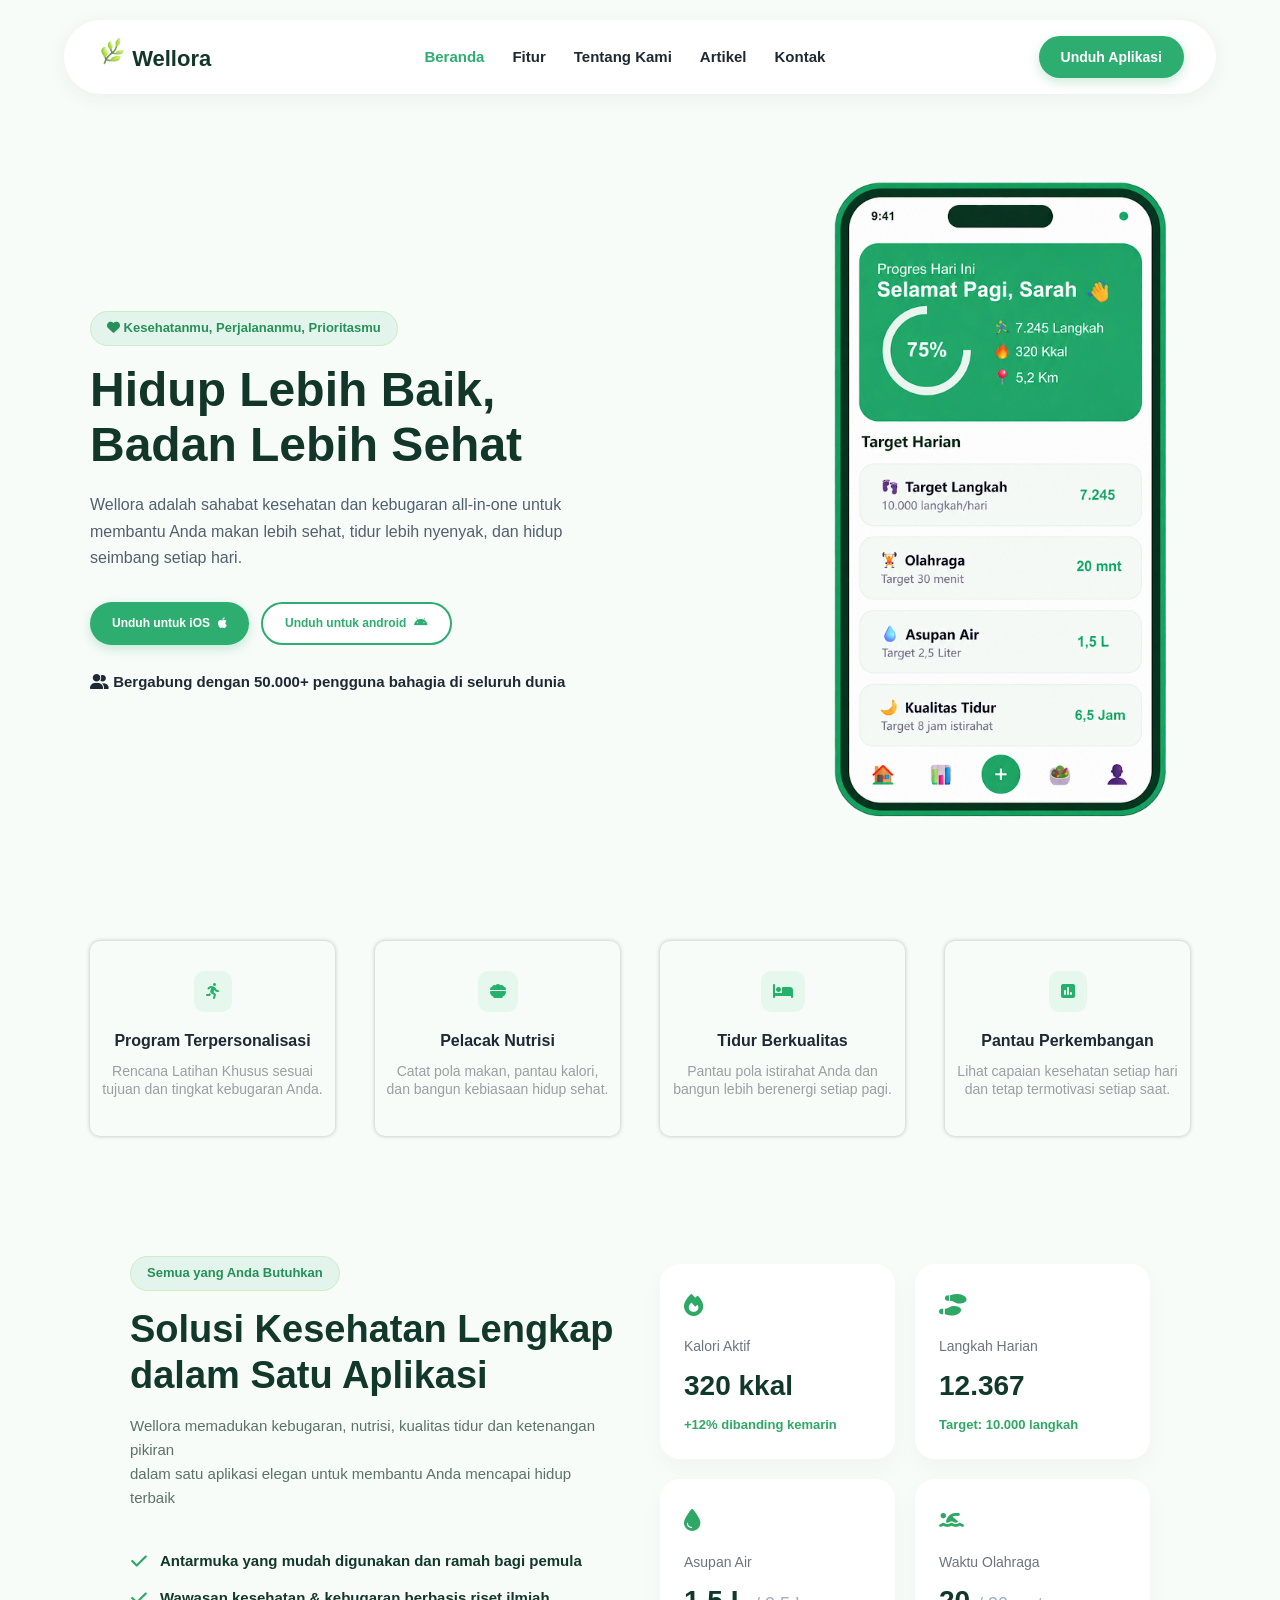
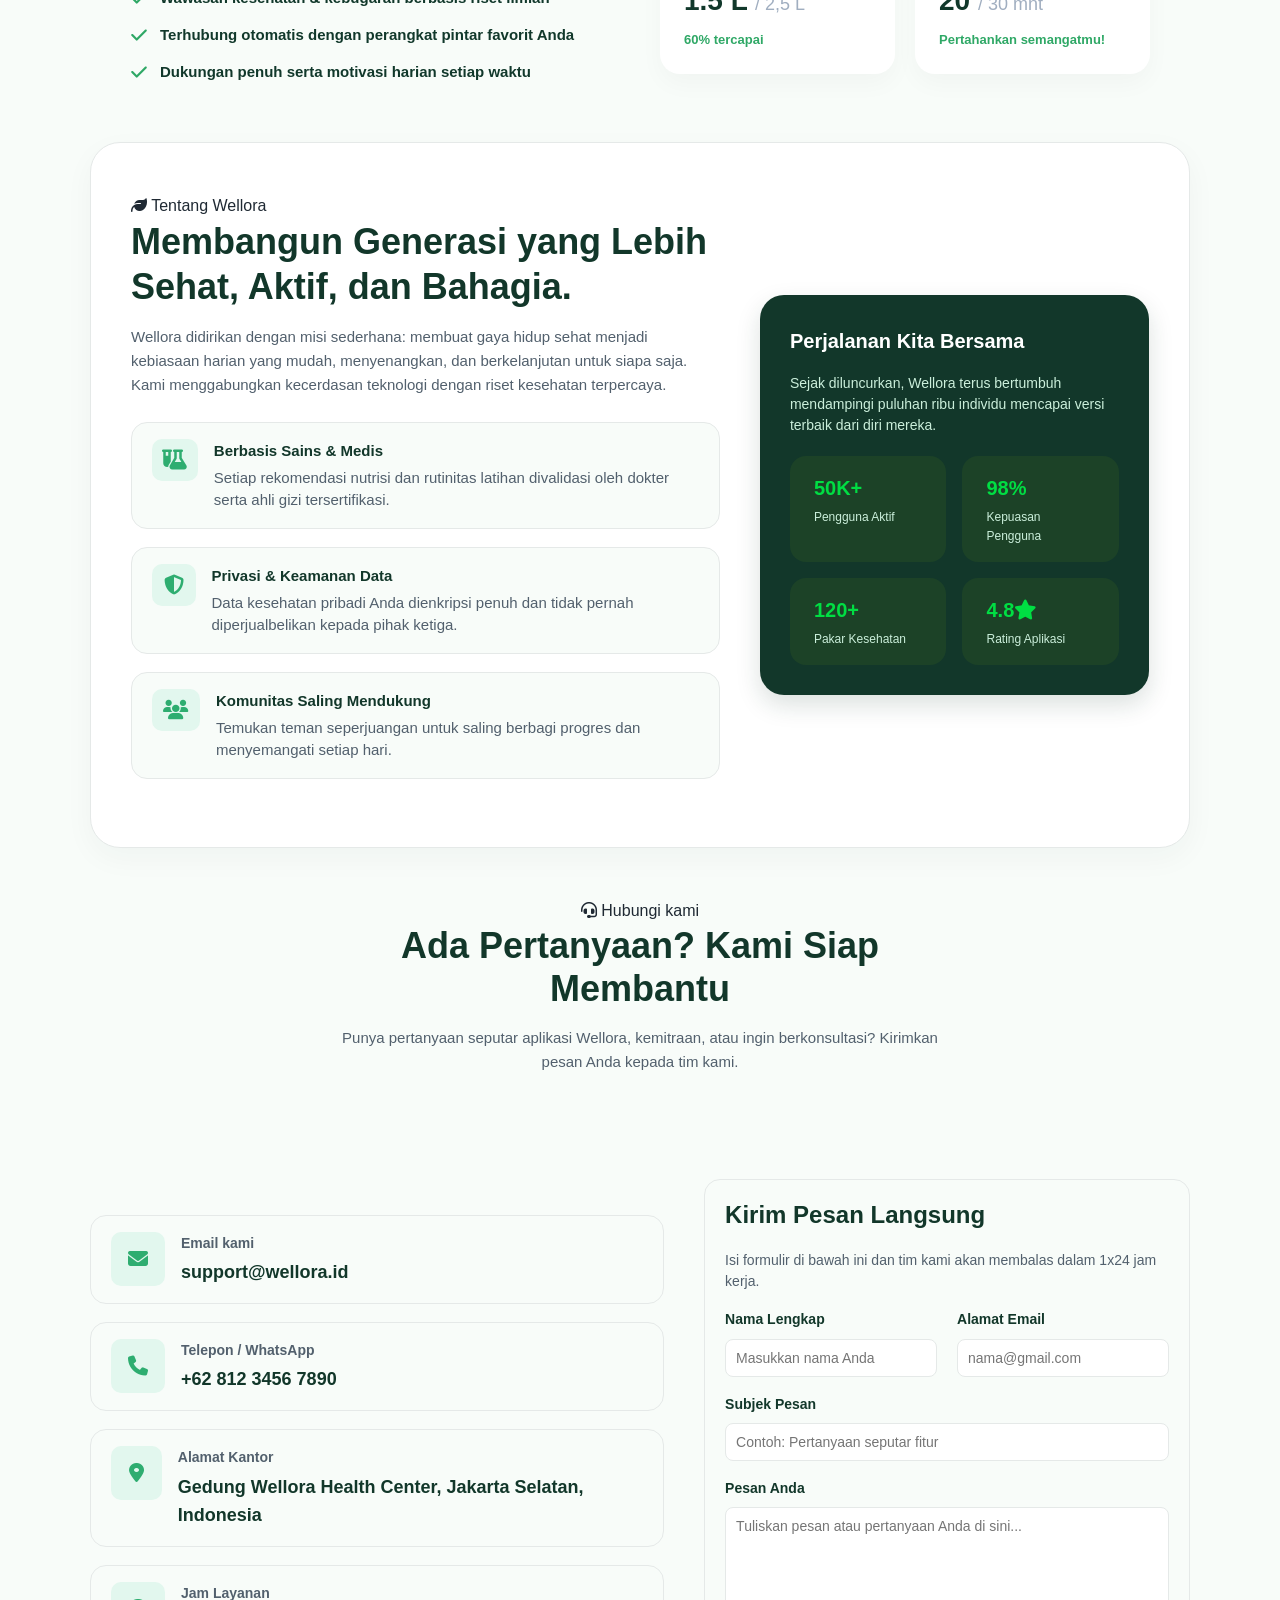
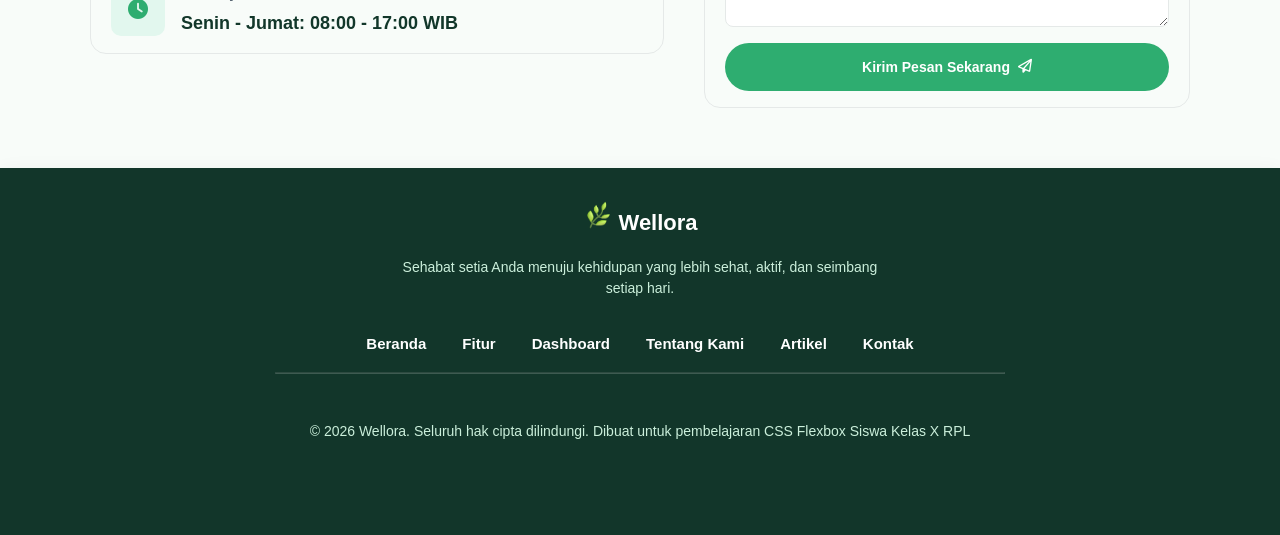
==== index.html @ 75af6afe "Add Contact section and footer" ====
<!DOCTYPE html>
<html lang="en">
    <head>
        <meta charset="UTF-8">
        <meta http-equiv="X-UA-Compatible" content="IE=edge">
        <meta name="viewport" content="width=device-width, initial-scale=1.0">
        <title>Wellora</title>
        <link rel="stylesheet" href="style.css">
          <!-- Font Awesome Icon Library -->
        <link rel="stylesheet" href="https://cdnjs.cloudflare.com/ajax/libs/font-awesome/6.7.2/css/all.min.css" />
    </head>
    <body>
        <header>
            <!-- LOGO -->
            <a href="#" class="nav-logo">
            <span class="nav-logo-icon">
                <img src="aset/logo wellora.png" alt="icon wellora" width="30" height="30">
            </span>
            Wellora
            </a>

            <!-- MENU -->
            <nav class="nav-menu">
                <a href="#" class="nav-item active">Beranda</a>
                <a href="#" class="nav-item">Fitur</a>
                <a href="#" class="nav-item">Tentang Kami</a>
                <a href="#" class="nav-item">Artikel</a>
                <a href="#" class="nav-item">Kontak</a>
            </nav>
            <!-- TOMBOL -->
            <div class="nav-button">
                <a href="#" class="btn-unduh">Unduh Aplikasi</a>
            </div>
        </header>
        <!-- hero -->
        <section class="hero">
            <div class="text-hero">
                <span class="badge-hero"><i class="fa-solid fa-heart"></i> Kesehatanmu, Perjalananmu, Prioritasmu</span>
                <h1 class="judul-hero">Hidup Lebih Baik,<br> Badan Lebih Sehat</h1>
                <p class="deskripsi-hero">Wellora adalah sahabat kesehatan dan kebugaran all-in-one untuk<br> membantu Anda makan lebih sehat, tidur lebih nyenyak, dan hidup<br> seimbang setiap hari.</p>
                <div class="btn-hero"><a href="#" class="btn-ios">Unduh untuk iOS <i class="fa-brands fa-apple"></i></a>
                <a href="#" class="btn-android">Unduh untuk android <i class="fa-brands fa-android"></i></a></div>
                <div class="tagline"><i class="fa-solid fa-user-group"></i> Bergabung dengan 50.000+ pengguna bahagia di seluruh dunia</div>
            </div>
            <div class="gambar-hero">
                <img src="aset/mobile.png" alt="mobile app" class="gambar">
            </div>
        </section>
        <!-- fitur -->
        <section class="fitur">
            <div class="fitur-card">
                <span class="icon-fitur"><i class="fa-solid fa-person-running"></i></span>
                <h2 class="judul-fitur">Program Terpersonalisasi</h2>
                <p class="deskripsi-fitur">Rencana Latihan Khusus sesuai tujuan dan tingkat kebugaran Anda.</p>
            </div>
            <div class="fitur-card">
                <span class="icon-fitur"><i class="fa-solid fa-bowl-food"></i></span>
                <h2 class="judul-fitur">Pelacak Nutrisi</h2>
                <p class="deskripsi-fitur">Catat pola makan, pantau kalori, dan bangun kebiasaan hidup sehat.</p>
            </div>
            <div class="fitur-card">
                <span class="icon-fitur"><i class="fa-solid fa-bed"></i></span>
                <h2 class="judul-fitur">Tidur Berkualitas</h2>
                <p class="deskripsi-fitur">Pantau pola istirahat Anda dan bangun lebih berenergi setiap pagi.</p>
            </div>
            <div class="fitur-card">
                <span class="icon-fitur"><i class="fa-solid fa-square-poll-vertical"></i></span>
                <h2 class="judul-fitur">Pantau Perkembangan</h2>
                <p class="deskripsi-fitur">Lihat capaian kesehatan setiap hari dan tetap termotivasi setiap saat.</p>
            </div>
        </section>
        <!-- Solusi -->
        <section>
    <div class="text-solusi">
        <div class="solusi-header">
            <span class="badge-hero">Semua yang Anda Butuhkan</span>
            <h1 class="judul-solusi">Solusi Kesehatan Lengkap<br> dalam Satu Aplikasi</h1>
            <p class="deskripsi-solusi">Wellora memadukan kebugaran, nutrisi, kualitas tidur dan ketenangan pikiran<br> dalam satu aplikasi elegan untuk membantu Anda mencapai hidup terbaik</p>
        </div>
        <div class="solusi-body">
            <div class="solusi-kiri">
                <ul class="list-solusi">
                    <li>Antarmuka yang mudah digunakan dan ramah bagi pemula</li>
                    <li>Wawasan kesehatan & kebugaran berbasis riset ilmiah</li>
                    <li>Terhubung otomatis dengan perangkat pintar favorit Anda</li>
                    <li>Dukungan penuh serta motivasi harian setiap waktu</li>
                </ul>
            </div>
            
            <div class="solusi-kanan">
                <div class="solusi-card">
                    <span class="icon-solusi"><i class="fa-solid fa-fire"></i></span>
                    <p class="judul-solusi-card">Kalori Aktif</p>
                    <h2 class="statistika-solusi">320 kkal</h2>
                    <p class="motivasi-solusi">+12% dibanding kemarin</p>
                </div>
                <div class="solusi-card">
                    <span class="icon-solusi"><i class="fa-solid fa-shoe-prints"></i></span>
                    <p class="judul-solusi-card">Langkah Harian</p>
                    <h2 class="statistika-solusi">12.367</h2>
                    <p class="motivasi-solusi">Target: 10.000 langkah</p>
                </div>
                <div class="solusi-card">
                    <span class="icon-solusi"><i class="fa-solid fa-droplet"></i></span>
                    <p class="judul-solusi-card">Asupan Air</p>
                    <h2 class="statistika-solusi">1.5 L <span class="per">/ 2,5 L</span></h2>
                    <p class="motivasi-solusi">60% tercapai</p>
                </div>
                <div class="solusi-card">
                    <span class="icon-solusi"><i class="fa-solid fa-person-swimming"></i></span>
                    <p class="judul-solusi-card">Waktu Olahraga</p>
                    <h2 class="statistika-solusi">20 <span class="per">/ 30 mnt</span></h2>
                    <p class="motivasi-solusi">Pertahankan semangatmu!</p>
                </div>
            </div>
        </div>
    </div>
        </section>
        <!-- About -->
        <section class="about">
            <div class="about-kiri">
    <span class="badge-about"><i class="fa-solid fa-leaf"></i> Tentang Wellora</span>
    <h2 class="about-title">Membangun Generasi yang Lebih Sehat, Aktif, dan Bahagia.</h2>
    <p class="about-desc">Wellora didirikan dengan misi sederhana: membuat gaya hidup sehat menjadi kebiasaan harian yang mudah, menyenangkan, dan berkelanjutan untuk siapa saja. Kami menggabungkan kecerdasan teknologi dengan riset kesehatan terpercaya.</p>
    <div class="about-values">
        <!-- card -->
        <div class="value-card">
            <div class="value-icon">
                <i class="fa-solid fa-flask-vial"></i>
            </div>
            <div class="value-text">
                <div class="value-title">Berbasis Sains & Medis</div>
                <div class="value-desc">Setiap rekomendasi nutrisi dan rutinitas latihan divalidasi oleh dokter serta ahli gizi tersertifikasi.</div>
            </div>
        </div>
        <!-- card 2 -->
         <div class="value-card">
            <div class="value-icon">
                <i class="fa-solid fa-shield-halved"></i>
            </div>
            <div class="value-text">
                <div class="value-title">Privasi & Keamanan Data</div>
                <div class="value-desc">Data kesehatan pribadi Anda dienkripsi penuh dan tidak pernah diperjualbelikan kepada pihak ketiga.</div>
            </div>
        </div>
        <!-- card 3 -->
         <div class="value-card">
            <div class="value-icon">
                <i class="fa-solid fa-users"></i>
            </div>
            <div class="value-text">
                <div class="value-title">Komunitas Saling Mendukung</div>
                <div class="value-desc">Temukan teman seperjuangan untuk saling berbagi progres dan menyemangati setiap hari.</div>
            </div>
        </div>
    </div>
            </div>
            <div class="about-kanan">
                <div class="box-about-kanan">
                    <h2 class="title-about-kanan">Perjalanan Kita Bersama</h2>
                    <p class="desc-about-kanan">Sejak diluncurkan, Wellora terus bertumbuh mendampingi puluhan ribu individu mencapai versi terbaik dari diri mereka.</p>
                    <div class="card-about-kanan">
                        <div class="card-item">
                            <h2 class="card-item-judul">50K+</h2>
                            <p class="card-item-desc">Pengguna Aktif</p>
                        </div>
                         <div class="card-item">
                            <h2 class="card-item-judul">98%</h2>
                            <p class="card-item-desc">Kepuasan Pengguna</p>
                        </div>
                         <div class="card-item">
                            <h2 class="card-item-judul">120+</h2>
                            <p class="card-item-desc">Pakar Kesehatan</p>
                        </div>
                         <div class="card-item">
                            <h2 class="card-item-judul">4.8<i class="fa-solid fa-star"></i></h2>
                            <p class="card-item-desc">Rating Aplikasi</p>
                        </div>
                    </div>
                </div>
            </div>
        </section>
        <!-- Contact -->
        <section class="contact">
            <div class="hubungi-kami">
                <span class="badge-about"><i class="fa-solid fa-headset"></i> Hubungi kami</span>
                <h1 class="contact-title">Ada Pertanyaan? Kami Siap Membantu</h1>
                <p class="contact-desc">Punya pertanyaan seputar aplikasi Wellora, kemitraan, atau ingin berkonsultasi? Kirimkan pesan Anda kepada tim kami.</p>
            </div>
            <div class="card-information">
                <div class="information-kiri">
                    <div class="card-item-information">
                        <div class="icon-information"><i class="fa-solid fa-envelope"></i></div>
                        <div class="text-information">
                            <h2 class="title-information">Email kami</h2>
                            <p class="desc-information">support@wellora.id</p>
                        </div>
                    </div>
                    <div class="card-item-information">
                        <div class="icon-information"><i class="fa-solid fa-phone"></i></div>
                        <div class="text-information">
                            <h2 class="title-information">Telepon / WhatsApp</h2>
                            <p class="desc-information">+62 812 3456 7890</p>
                        </div>
                    </div>
                    <div class="card-item-information">
                        <div class="icon-information"><i class="fa-solid fa-map-marker-alt"></i></div>
                        <div class="text-information">
                            <h2 class="title-information">Alamat Kantor</h2>
                            <p class="desc-information">Gedung Wellora Health Center, Jakarta Selatan, Indonesia</p>
                        </div>
                    </div>
                    <div class="card-item-information">
                        <div class="icon-information"><i class="fa-solid fa-clock"></i></div>
                        <div class="text-information">
                            <h2 class="title-information">Jam Layanan</h2>
                            <p class="desc-information">Senin - Jumat: 08:00 - 17:00 WIB</p>
                        </div>
                    </div>
                </div>
                <div class="information-kanan">
                    <h2 class="title-form">Kirim Pesan Langsung</h2>
                    <p class="desc-form">Isi formulir di bawah ini dan tim kami akan membalas dalam 1x24 jam kerja.</p>
                    <form class="form-contact">
                        <div class="form-row">
                            <div class="form-group">
                                <label for="nama" class="form-label">Nama Lengkap</label>
                                <input type="text" name="nama" id="nama" class="form-input" placeholder="Masukkan nama Anda" required>
                            </div>
                            <div class="form-group">
                                <label for="email" class="form-label">Alamat Email</label>
                                <input type="email" name="email" id="email" class="form-input" placeholder="nama@gmail.com" required>
                            </div>
                        </div>
                        <div class="form-group">
                            <label for="subjek" class="form-label">Subjek Pesan</label>
                            <input type="text" name="subjek" id="subjek" class="form-input" placeholder="Contoh: Pertanyaan seputar fitur" required>
                        </div>
                        <div class="form-group">
                            <label for="pesan" class="form-label">Pesan Anda</label>
                            <textarea name="pesan" id="pesan" class="form-textarea" placeholder="Tuliskan pesan atau pertanyaan Anda di sini..." required></textarea>
                        </div>
                        <button type="submit" class="btn-kirim">Kirim Pesan Sekarang<i class="fa-regular fa-paper-plane"></i></button>
                    </form>
                </div>
            </div>
        </section>
        <!-- Footer -->
        <footer>
            <div class="footer-atas">
                <div class="logo-footer">
                    <img src="aset/logo wellora.png" alt="logo wellora" width="30" height="30">
                    <span class="text-logo-footer">Wellora</span>
                </div>
                <p class="desc-footer">Sehabat setia Anda menuju kehidupan yang lebih sehat, aktif, dan seimbang<br>setiap hari.</p>
                <ul class="list-footer">
                    <li><a class="nav-link" href="#">Beranda</a></li>
                    <li><a class="nav-link" href="#">Fitur</a></li>
                    <li><a class="nav-link" href="#">Dashboard</a></li>
                    <li><a class="nav-link" href="#">Tentang Kami</a></li>
                    <li><a class="nav-link" href="#">Artikel</a></li>
                    <li><a class="nav-link" href="#">Kontak</a></li>
                </ul>
            </div>
            <hr class="garis-footer">
            <div class="footer-bawah">
                <p class="copyright">© 2026 Wellora. Seluruh hak cipta dilindungi. Dibuat untuk pembelajaran CSS Flexbox Siswa Kelas X RPL</p>
            </div>
        </footer>
    </body>
</html>
---- style.css ----
/* reset all */
* {
    box-sizing: border-box;
    margin: 0;
    padding: 0;
}
body {
    font-family: 'Segoe UI', Tahoma, Geneva, Verdana, sans-serif;
    background-color: #F8FCF9;
    color: #1F2933;
    line-height: 1.6;
}
/* header dan navbar */
header {
    width: 90%;
    background-color: white;
    border-radius: 40px;
    box-shadow: 0 4px 20px rgba(18,55,42,0.06);
    margin: 20px auto 30px auto;
    display: flex;
    justify-content: space-between;
    padding: 16px 32px;
}
footer {
    background-color: #12362a;
    box-shadow: 0 4px 20px rgba(18,55,42,0.06);
    display: flex;
    justify-content: center;
    flex-direction: column;
    padding: 16px 32px;
    color: white;
}
.nav-logo {
    font-size: 22px;
    font-weight: 800;
    color: #12372A;
    text-decoration: none;
}
.nav-menu {
    display: flex;
    align-items: center;
    gap: 28px;
}
.nav-item {
    color: #1F2933;
    text-decoration:none;
    font-weight:600;
    font-size:15px;
}
.nav-item:hover, .nav-item.active {
    color: #2EAD70;
    transition: color 0.2s ease;
}
.btn-unduh {
    background-color: #2EAD70;
    padding: 10px 22px;
    border-radius: 25px;
    color: white;
    text-decoration: none;
    font-weight: 700;
    font-size: 14px;
    display: flex;
    align-items: center;
    box-shadow: 0 4px 12px rgba(46, 173, 112, 0.25)
}
.btn-unduh:hover {
    background-color: #248c5a;
    transform: translateY(-2px);
    transition: transform 0.2s ease;
}
.hero, .fitur, .about , .hubungi-kami, .card-information, .footer-atas, .footer-bawah {
    display: flex;
    width: 90%;
    max-width: 1100px;
    margin: 0 auto;
    justify-content: space-between;
    align-items: center;
    gap: 40px;
    padding-top: 30px;
    padding-bottom: 60px;
}
.badge-hero {
    background-color: #e7f7ee;
    color: #2EAD70;
    padding: 8px 16px;
    border-radius: 20px;
    border: 1px solid #CBEFBD;
    font-size: 13px;
    font-weight: 700;
}
.gambar {
    width: 100%;
    max-width: 380px;
    height: auto;
}
.judul-hero {
    font-size: 48px;
    color: #12372A;
    font-weight: 800;
    line-height: 1.15;
    margin-bottom: 20px;
}
.deskripsi-hero {
    font-size: 16px;
    color: #52606D;
    line-height: 1.65;
    margin-bottom: 30px;
}
.btn-hero {
    display: flex;
    gap: 12px;
    margin-bottom: 25px;
    
}
.btn-ios {
    display: flex;
    align-items: center;
    gap: 8px;
    background-color: #2EAD70;
    text-decoration: none;
    font-weight: 700;
    padding: 10px 22px;
    color: white;
    border-radius: 25px;
    font-size: 12px;
    box-shadow: 0 4px 12px rgba(46, 173, 112, 0.25)
}
.btn-ios:hover {
    transform: translateY(-2px);
    transition: transform 0.2s ease;
    transition: color, background-color 0.2s ease;
    background-color: #248c5a;
}
.btn-android {
    display: flex;
    align-items: center;
    gap: 8px;
    border: 2px solid #2EAD70;
    background-color: white;
    text-decoration: none;
    font-weight: 700;
    padding: 10px 22px;
    color: #2EAD70;
    border-radius: 25px;
    font-size: 12px;
}
.tagline {
    font-size: 15px;
    font-weight: 600;
}
.fitur-card {
    display: flex;
    flex-direction: column;
    align-items: center;
    max-width: 1100px;
    width: 90%;
    padding: 30px 2px;
    border-radius: 10px;
    box-shadow: 0 0 4px rgba(0, 0, 0, 0.25)
}
.fitur-card:hover {
    transform: translateY(-2px);
    background-color: #f9f9f9;
    transition: transform 0.2s ease, color 0.2s ease
}
.judul-fitur {
    font-weight: 700;
    font-size: 16px;
}
.icon-fitur {
    background-color: #E6F7ED;
    padding: 8px 12px;
    border-radius: 10px;
    color: #27B06C;
    margin-bottom: 16px;
}
.deskripsi-fitur {
    font-size: 14px;
    display: flex;
    text-align: center;
    padding: 8px;
    line-height: 1.3;
    color: #9B9FA2;
}
.text-solusi {
    display: grid;
    grid-template-columns: 1fr 1fr;
    gap: 40px;
    width: 90%;
    max-width: 1100px;
    margin: 0 auto;
    padding: 60px 40px;
    border-radius: 24px;
    align-items: center;
    box-sizing: border-box;
}
.solusi-body {
    display: contents; 
}
.solusi-header {
    grid-column: 1;
    grid-row: 1;
}
.badge-hero {
    display: inline-block;
    background-color: #e2f4eb;
    color: #279058;
    padding: 6px 16px;
    border-radius: 50px;
    font-size: 13px;
    font-weight: 600;
    margin-bottom: 16px;
}
.judul-solusi {
    font-size: 38px;
    color: #11382b;
    font-weight: 800;
    line-height: 1.2;
    margin-bottom: 16px;
}
.deskripsi-solusi {
    color: #5b7367;
    font-size: 15px;
    line-height: 1.6;
    margin-bottom: 0;
}
.solusi-kiri {
    grid-column: 1;
    grid-row: 2;
}
.list-solusi {
    list-style: none;
    padding: 0;
    margin: 0;
    display: flex;
    flex-direction: column;
    gap: 16px;
}
.list-solusi li {
    position: relative;
    padding-left: 30px;
    color: #11382b;
    font-size: 15px;
    font-weight: 600;
    line-height: 1.4;
}
.list-solusi li::before {
    content: "";
    position: absolute;
    left: 0;
    top: 2px;
    width: 18px;
    height: 18px;
    background-color: #2FA866;
    mask: url('data:image/svg+xml;utf8,<svg xmlns="http://www.w3.org/2000/svg" viewBox="0 0 448 512"><path d="M438.6 105.4c12.5 12.5 12.5 32.8 0 45.3l-256 256c-12.5 12.5-32.8 12.5-45.3 0l-128-128c-12.5-12.5-12.5-32.8 0-45.3s32.8-12.5 45.3 0L160 338.7 393.4 105.4c12.5-12.5 32.8-12.5 45.3 0z"/></svg>') no-repeat center;
    -webkit-mask: url('data:image/svg+xml;utf8,<svg xmlns="http://www.w3.org/2000/svg" viewBox="0 0 448 512"><path d="M438.6 105.4c12.5 12.5 12.5 32.8 0 45.3l-256 256c-12.5 12.5-32.8 12.5-45.3 0l-128-128c-12.5-12.5-12.5-32.8 0-45.3s32.8-12.5 45.3 0L160 338.7 393.4 105.4c12.5-12.5 32.8-12.5 45.3 0z"/></svg>') no-repeat center;
    mask-size: contain;
    -webkit-mask-size: contain;
}
.solusi-kanan {
    grid-column: 2;
    grid-row: 1 / span 2;
    display: grid;
    grid-template-columns: repeat(2, 1fr);
    gap: 20px;
}
.solusi-card {
    background: #ffffff;
    padding: 24px;
    border-radius: 20px;
    box-shadow: 0 10px 25px rgba(0, 0, 0, 0.03);
    display: flex;
    flex-direction: column;
    gap: 6px;
}
.icon-solusi {
    color: #2FA866;
    font-size: 22px;
    margin-bottom: 6px;
}
.judul-solusi-card {
    font-size: 14px;
    color: #6c757d;
    font-weight: 500;
    margin: 0;
}
.statistika-solusi {
    font-size: 28px;
    color: #11382b;
    font-weight: 800;
    margin: 0;
}
.statistika-solusi .per {
    font-size: 18px;
    color: #a0aec0;
    font-weight: 400;
}
.motivasi-solusi {
    font-size: 13px;
    color: #2FA866;
    font-weight: 600;
    margin: 0;
}
.about {
    background-color: white;
    border-radius: 30px;
    box-shadow: 0 10px 30px rgba(18,55,42,0.04);
    border: 1px solid #E5E9E8;
    padding: 50px 40px;
}
.about-title {
    font-size: 36px;
    color: #12372A;
    font-weight: 800;
    line-height: 1.25;
    margin-bottom: 16px;
}
.about-desc {
    font-size: 15px;
    color: #52606D;
    line-height: 1.6;
    margin-bottom: 25px;
}
.value-card {
    display: flex;
    gap: 16px;
    background-color: #F8FCF9;
    padding: 16px 20px;
    border-radius: 16px;
    border: 1px solid #E5E9E8;
    margin-bottom: 18px;
}
.value-icon {
    background-color: #E2F7EE;
    width: 60px;
    height: 42px;
    display: flex;
    align-items: center;
    justify-content: center;
    border-radius: 10px;
    color: #2EAD70;
    font-size: 20px;
}
.value-title {
    font-size: 15px;
    font-weight: 700;
    color: #12372A;
    margin-bottom: 4px;
}
.value-desc {
    font-size: 15px;
    color: #52606D;
    line-height: 1.5;
}
.about-kanan {

}
.box-about-kanan {
    background-color: #12372A;
    color: white;
    padding: 30px;
    border-radius: 24px;
    box-shadow: 0 10px 25px rgba(18,55,42,0.15);
}
.title-about-kanan {
    font-size: 20px;
    font-weight: 800;
    margin-bottom: 16px;
    color: white;
}
.desc-about-kanan {
    font-size: 14px;
    color: #CBEFDB;
    line-height: 1.5;
}
.card-about-kanan {
    display: flex;
    flex-wrap: wrap;
    gap: 16px;
    margin-top: 20px;
}
.card-item {
    background-color: #1C4227;
    padding: 16px 24px;
    flex: 1.5;
    width: 240px;
    border-radius: 16px;
}
.card-item-judul {
    font-size: 20px;
    font-weight: 800;
    color: #00DE43;
    margin-bottom: 4px;
}
.card-item-desc {
    font-size: 12px;
    color: #CBEFDB;
}
.hubungi-kami {
    padding: 50px 40px;
    display: block;
    text-align: center;
}
.contact-title {
    font-size: 36px;
    color: #12372A;
    font-weight: 800;
    line-height: 1.2;
    margin-bottom: 16px;
    padding: 0 200px;
}
.contact-desc {
    font-size: 15px;
    color: #52606D;
    line-height: 1.6;
    margin-bottom: 25px;
    padding: 0 200px;
}
.card-item-information {
    display: flex;
    gap: 16px;
    background-color: #F8FCF9;
    padding: 16px 20px;
    border-radius: 16px;
    border: 1px solid #E5E9E8;
    margin-bottom: 18px;
}
.icon-information {
    background-color: #E2F7EE;
    width: 54px;
    height: 54px;
    display: flex;
    align-items: center;
    justify-content: center;
    border-radius: 10px;
    color: #2EAD70;
    font-size: 20px;
}
.text-information {
  display: flex;
  flex-direction: column;
  align-items: flex-start;
}
.title-information {
    font-size: 14px;
    font-weight: 600;
    color: #52606D;
    margin-bottom: 4px;
}
.desc-information {
    font-size: 18px;
    color: #12372A;
    font-weight: 700;
}
.information-kanan {
    border: 1px solid #E5E9E8;
    border-radius: 16px;
    background-color: #F8FCF9;
    padding: 16px 20px;
}
.title-form {
    font-size: 24px;
    font-weight: 700;
    color: #12372A;
    margin-bottom: 16px;
}
.desc-form {
    font-size: 14px;
    color: #52606D;
    line-height: 1.5;
    margin-bottom: 16px;
}
.form-group {
    display: flex;
    flex-direction: column;
    margin-bottom: 16px;
    flex: 1;
}
.form-group label {
    font-size: 14px;
    color: #12372A; 
    margin-bottom: 8px;
    font-weight: 700;
}
.form-row {
    display: flex;
    flex: 1;
    gap: 20px;
}
.form-input, .form-textarea {
    display: flex;
    padding: 10px;
    border: 1px solid #E5E9E8;
    border-radius: 8px;
    font-size: 14px;
    font-family: 'Segoe UI', Tahoma, Geneva, Verdana, sans-serif;
}
.form-textarea {
    min-height: 120px;
    resize: vertical;
}
.form-contact button {
    display: flex;
    width: 100%;
    background-color: #2EAD70;
    color: white;
    padding: 16px 0;
    justify-content: center;
    border-radius: 25px;
    font-weight: 700;
    font-size: 14px;
    border: none;
    cursor: pointer;
    gap: 8px;
}
.nav-link {
    text-decoration: none;
    color: WHITE;
    font-weight: 700;
    font-size: 15px;
}
.logo-footer {
    font-size: 22px;
    font-weight: 800;
    color: white;
    text-decoration: none;
}
.footer-atas {
    display: flex;
    flex-direction: column;
    gap: 16px;
    padding: 16px 32px;
}
.desc-footer {
    display: flex;
    text-align: center;
    font-size: 14px;
    color: #CBEFDB;
    line-height: 1.5;
    margin-bottom: 16px;
}
.list-footer {
    list-style: none;
    padding: 0;
    margin: 0;
    display: flex;
    flex-direction: row;
    gap: 36px;
}
.garis-footer {
    width: 60%;
    margin: 0 auto;
    height: 0.1px;
    opacity: 0.2;
}
.copyright {
    display: flex;
    justify-content: center;
    font-size: 14px;
    color: #CBEFDB;
    padding: 16px 0;
    margin: 0 auto;
}
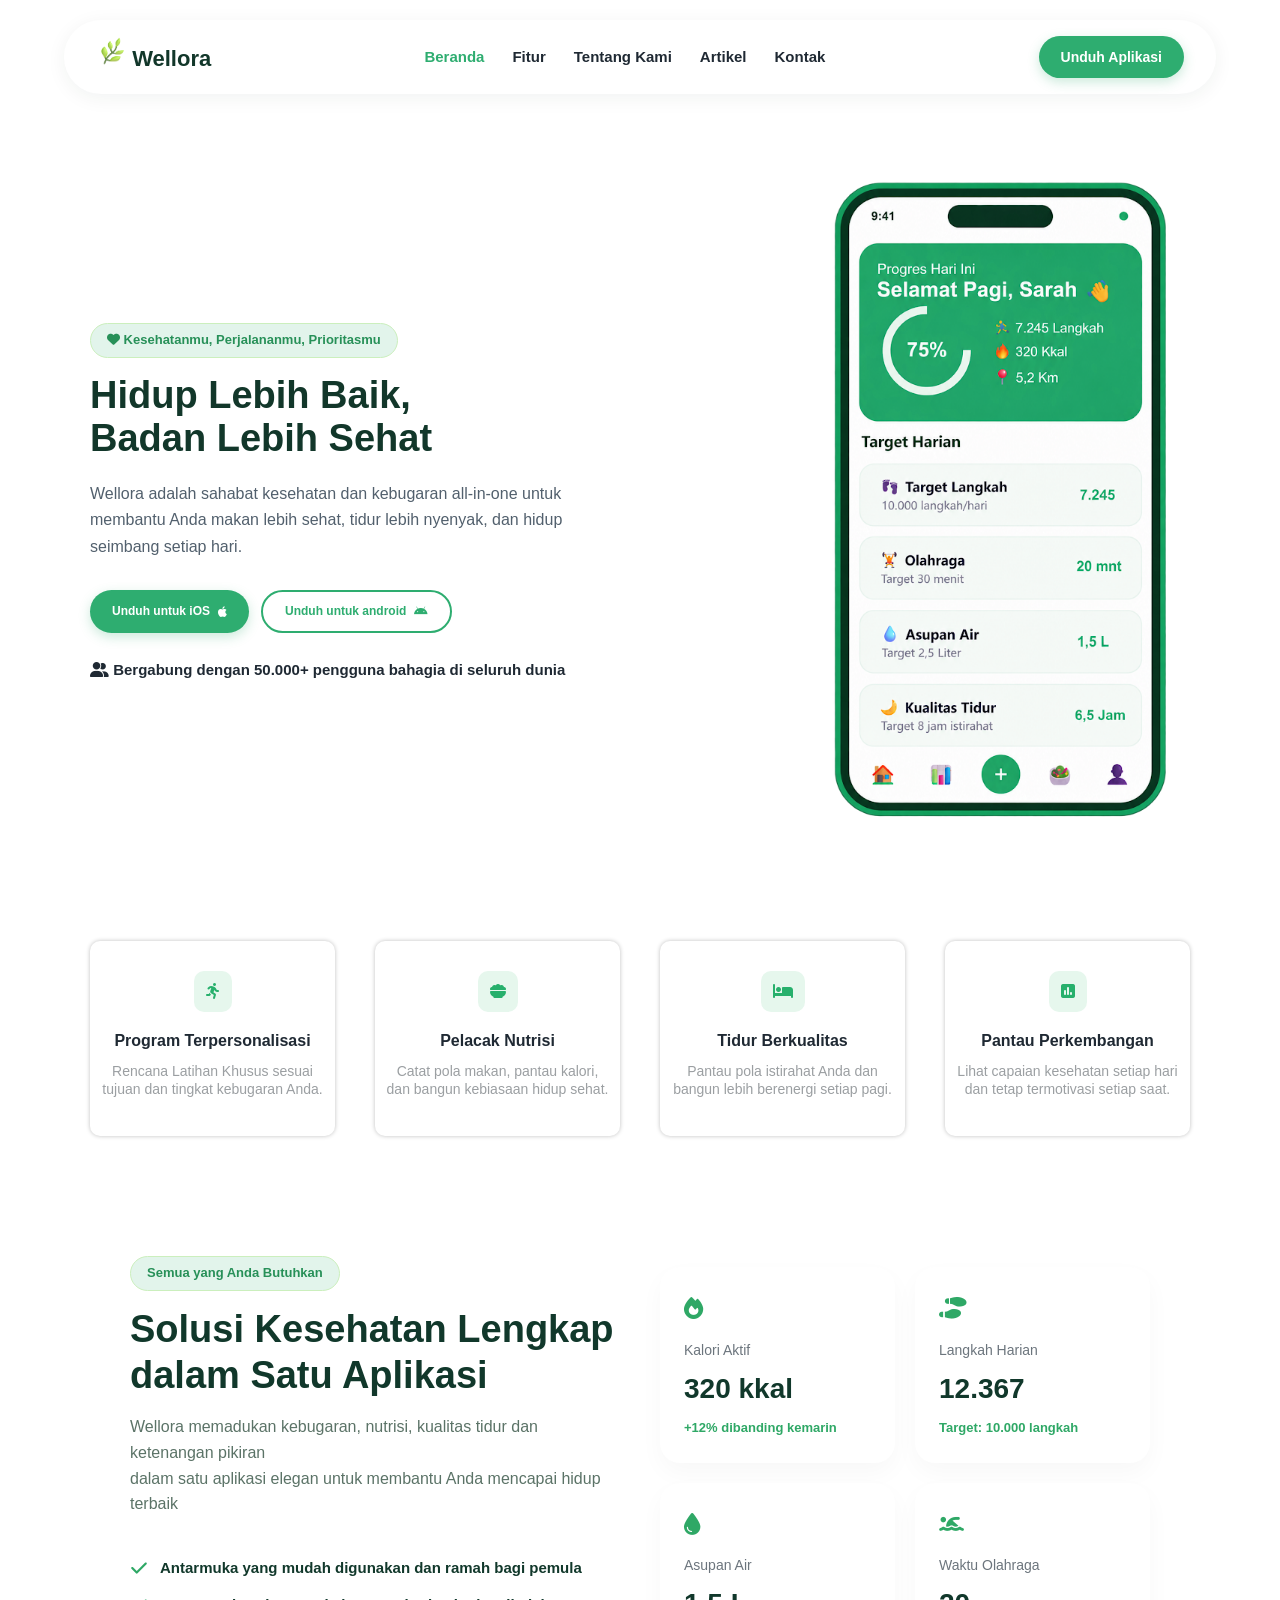
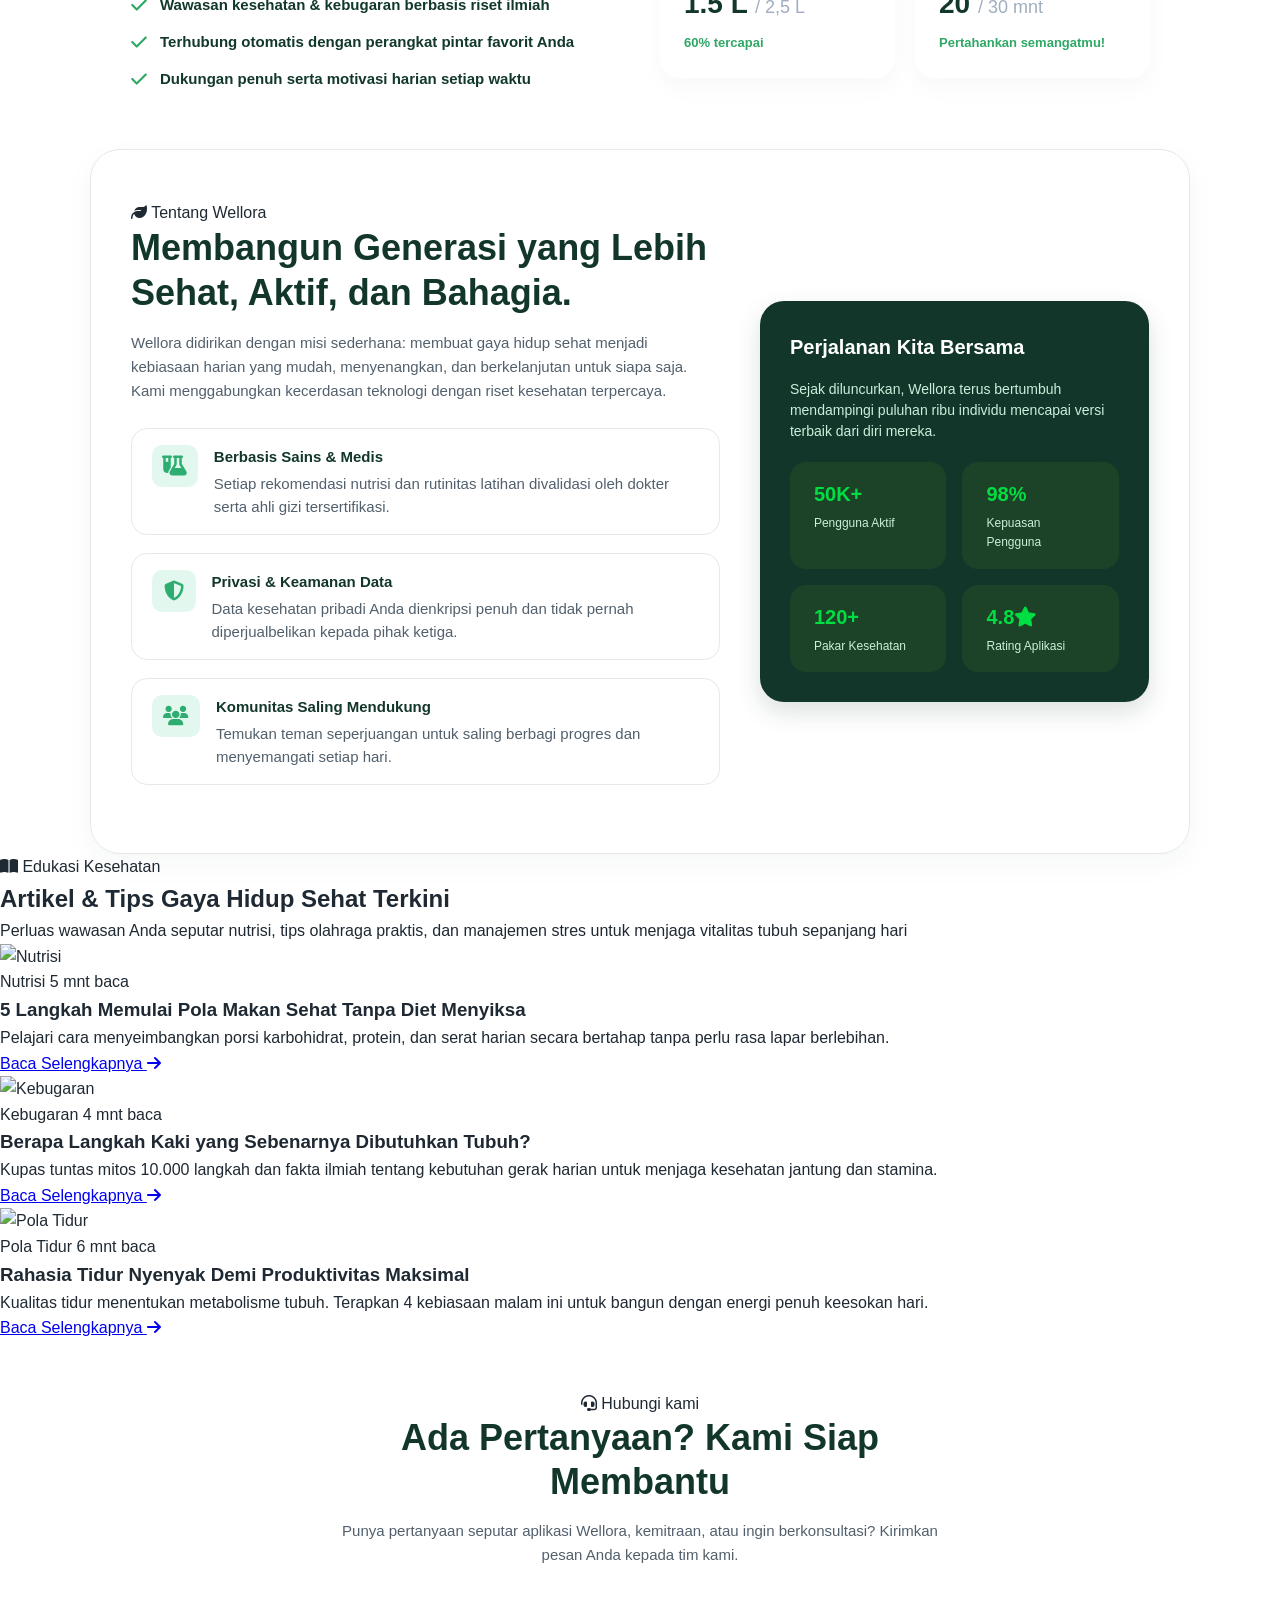
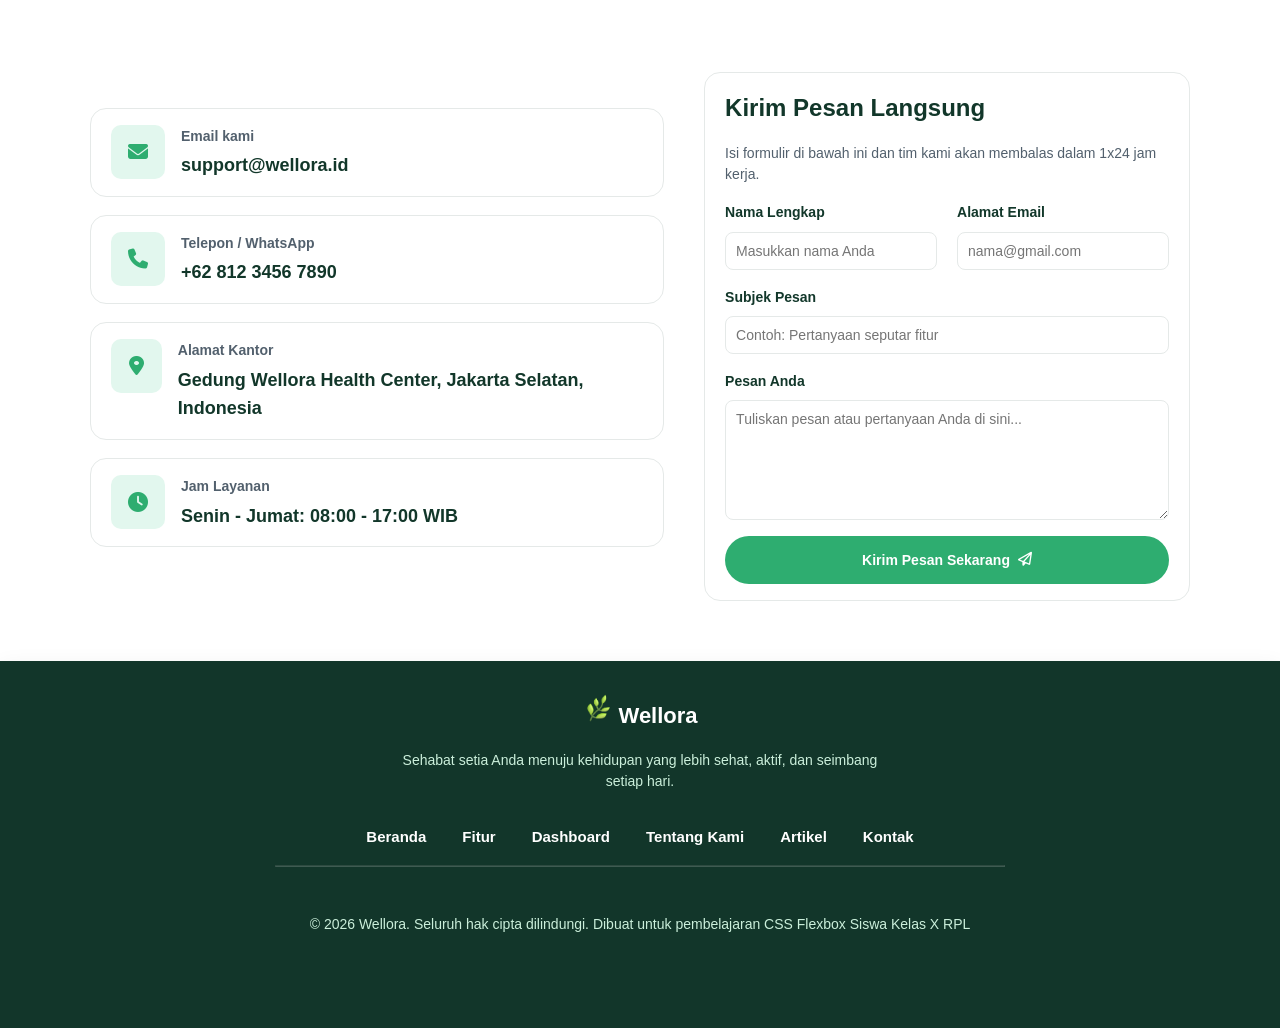
==== commit 596910a9: "add scroll" ====
--- a/index.html
+++ b/index.html
@@ -21,11 +21,11 @@
 
             <!-- MENU -->
             <nav class="nav-menu">
-                <a href="#" class="nav-item active">Beranda</a>
-                <a href="#" class="nav-item">Fitur</a>
-                <a href="#" class="nav-item">Tentang Kami</a>
-                <a href="#" class="nav-item">Artikel</a>
-                <a href="#" class="nav-item">Kontak</a>
+                <a href="#beranda" class="nav-item active">Beranda</a>
+                <a href="#fitur" class="nav-item">Fitur</a>
+                <a href="#tentang" class="nav-item">Tentang Kami</a>
+                <a href="#artikel" class="nav-item">Artikel</a>
+                <a href="#kontak" class="nav-item">Kontak</a>
             </nav>
             <!-- TOMBOL -->
             <div class="nav-button">
@@ -33,7 +33,7 @@
             </div>
         </header>
         <!-- hero -->
-        <section class="hero">
+        <section class="hero" id="beranda">
             <div class="text-hero">
                 <span class="badge-hero"><i class="fa-solid fa-heart"></i> Kesehatanmu, Perjalananmu, Prioritasmu</span>
                 <h1 class="judul-hero">Hidup Lebih Baik,<br> Badan Lebih Sehat</h1>
@@ -47,7 +47,7 @@
             </div>
         </section>
         <!-- fitur -->
-        <section class="fitur">
+        <section class="fitur" id="fitur">
             <div class="fitur-card">
                 <span class="icon-fitur"><i class="fa-solid fa-person-running"></i></span>
                 <h2 class="judul-fitur">Program Terpersonalisasi</h2>
@@ -70,118 +70,167 @@
             </div>
         </section>
         <!-- Solusi -->
-        <section>
-    <div class="text-solusi">
-        <div class="solusi-header">
-            <span class="badge-hero">Semua yang Anda Butuhkan</span>
-            <h1 class="judul-solusi">Solusi Kesehatan Lengkap<br> dalam Satu Aplikasi</h1>
-            <p class="deskripsi-solusi">Wellora memadukan kebugaran, nutrisi, kualitas tidur dan ketenangan pikiran<br> dalam satu aplikasi elegan untuk membantu Anda mencapai hidup terbaik</p>
-        </div>
-        <div class="solusi-body">
-            <div class="solusi-kiri">
-                <ul class="list-solusi">
-                    <li>Antarmuka yang mudah digunakan dan ramah bagi pemula</li>
-                    <li>Wawasan kesehatan & kebugaran berbasis riset ilmiah</li>
-                    <li>Terhubung otomatis dengan perangkat pintar favorit Anda</li>
-                    <li>Dukungan penuh serta motivasi harian setiap waktu</li>
-                </ul>
-            </div>
-            
-            <div class="solusi-kanan">
-                <div class="solusi-card">
-                    <span class="icon-solusi"><i class="fa-solid fa-fire"></i></span>
-                    <p class="judul-solusi-card">Kalori Aktif</p>
-                    <h2 class="statistika-solusi">320 kkal</h2>
-                    <p class="motivasi-solusi">+12% dibanding kemarin</p>
-                </div>
-                <div class="solusi-card">
-                    <span class="icon-solusi"><i class="fa-solid fa-shoe-prints"></i></span>
-                    <p class="judul-solusi-card">Langkah Harian</p>
-                    <h2 class="statistika-solusi">12.367</h2>
-                    <p class="motivasi-solusi">Target: 10.000 langkah</p>
-                </div>
-                <div class="solusi-card">
-                    <span class="icon-solusi"><i class="fa-solid fa-droplet"></i></span>
-                    <p class="judul-solusi-card">Asupan Air</p>
-                    <h2 class="statistika-solusi">1.5 L <span class="per">/ 2,5 L</span></h2>
-                    <p class="motivasi-solusi">60% tercapai</p>
-                </div>
-                <div class="solusi-card">
-                    <span class="icon-solusi"><i class="fa-solid fa-person-swimming"></i></span>
-                    <p class="judul-solusi-card">Waktu Olahraga</p>
-                    <h2 class="statistika-solusi">20 <span class="per">/ 30 mnt</span></h2>
-                    <p class="motivasi-solusi">Pertahankan semangatmu!</p>
-                </div>
-            </div>
-        </div>
-    </div>
+        <section id="dashboard">
+            <div class="text-solusi">
+                <div class="solusi-header">
+                    <span class="badge-hero">Semua yang Anda Butuhkan</span>
+                    <h1 class="judul-solusi">Solusi Kesehatan Lengkap<br> dalam Satu Aplikasi</h1>
+                    <p class="deskripsi-solusi">Wellora memadukan kebugaran, nutrisi, kualitas tidur dan ketenangan pikiran<br> dalam satu aplikasi elegan untuk membantu Anda mencapai hidup terbaik</p>
+                </div>
+                <div class="solusi-body">
+                    <div class="solusi-kiri">
+                        <ul class="list-solusi">
+                            <li>Antarmuka yang mudah digunakan dan ramah bagi pemula</li>
+                            <li>Wawasan kesehatan & kebugaran berbasis riset ilmiah</li>
+                            <li>Terhubung otomatis dengan perangkat pintar favorit Anda</li>
+                            <li>Dukungan penuh serta motivasi harian setiap waktu</li>
+                        </ul>
+                    </div>
+                    
+                    <div class="solusi-kanan">
+                        <div class="solusi-card">
+                            <span class="icon-solusi"><i class="fa-solid fa-fire"></i></span>
+                            <p class="judul-solusi-card">Kalori Aktif</p>
+                            <h2 class="statistika-solusi">320 kkal</h2>
+                            <p class="motivasi-solusi">+12% dibanding kemarin</p>
+                        </div>
+                        <div class="solusi-card">
+                            <span class="icon-solusi"><i class="fa-solid fa-shoe-prints"></i></span>
+                            <p class="judul-solusi-card">Langkah Harian</p>
+                            <h2 class="statistika-solusi">12.367</h2>
+                            <p class="motivasi-solusi">Target: 10.000 langkah</p>
+                        </div>
+                        <div class="solusi-card">
+                            <span class="icon-solusi"><i class="fa-solid fa-droplet"></i></span>
+                            <p class="judul-solusi-card">Asupan Air</p>
+                            <h2 class="statistika-solusi">1.5 L <span class="per">/ 2,5 L</span></h2>
+                            <p class="motivasi-solusi">60% tercapai</p>
+                        </div>
+                        <div class="solusi-card">
+                            <span class="icon-solusi"><i class="fa-solid fa-person-swimming"></i></span>
+                            <p class="judul-solusi-card">Waktu Olahraga</p>
+                            <h2 class="statistika-solusi">20 <span class="per">/ 30 mnt</span></h2>
+                            <p class="motivasi-solusi">Pertahankan semangatmu!</p>
+                        </div>
+                    </div>
+                </div>
+            </div>
         </section>
         <!-- About -->
-        <section class="about">
+        <section class="about" id="tentang">
             <div class="about-kiri">
-    <span class="badge-about"><i class="fa-solid fa-leaf"></i> Tentang Wellora</span>
-    <h2 class="about-title">Membangun Generasi yang Lebih Sehat, Aktif, dan Bahagia.</h2>
-    <p class="about-desc">Wellora didirikan dengan misi sederhana: membuat gaya hidup sehat menjadi kebiasaan harian yang mudah, menyenangkan, dan berkelanjutan untuk siapa saja. Kami menggabungkan kecerdasan teknologi dengan riset kesehatan terpercaya.</p>
-    <div class="about-values">
-        <!-- card -->
-        <div class="value-card">
-            <div class="value-icon">
-                <i class="fa-solid fa-flask-vial"></i>
-            </div>
-            <div class="value-text">
-                <div class="value-title">Berbasis Sains & Medis</div>
-                <div class="value-desc">Setiap rekomendasi nutrisi dan rutinitas latihan divalidasi oleh dokter serta ahli gizi tersertifikasi.</div>
-            </div>
-        </div>
-        <!-- card 2 -->
-         <div class="value-card">
-            <div class="value-icon">
-                <i class="fa-solid fa-shield-halved"></i>
-            </div>
-            <div class="value-text">
-                <div class="value-title">Privasi & Keamanan Data</div>
-                <div class="value-desc">Data kesehatan pribadi Anda dienkripsi penuh dan tidak pernah diperjualbelikan kepada pihak ketiga.</div>
-            </div>
-        </div>
-        <!-- card 3 -->
-         <div class="value-card">
-            <div class="value-icon">
-                <i class="fa-solid fa-users"></i>
-            </div>
-            <div class="value-text">
-                <div class="value-title">Komunitas Saling Mendukung</div>
-                <div class="value-desc">Temukan teman seperjuangan untuk saling berbagi progres dan menyemangati setiap hari.</div>
-            </div>
-        </div>
-    </div>
-            </div>
-            <div class="about-kanan">
-                <div class="box-about-kanan">
-                    <h2 class="title-about-kanan">Perjalanan Kita Bersama</h2>
-                    <p class="desc-about-kanan">Sejak diluncurkan, Wellora terus bertumbuh mendampingi puluhan ribu individu mencapai versi terbaik dari diri mereka.</p>
-                    <div class="card-about-kanan">
-                        <div class="card-item">
-                            <h2 class="card-item-judul">50K+</h2>
-                            <p class="card-item-desc">Pengguna Aktif</p>
-                        </div>
-                         <div class="card-item">
-                            <h2 class="card-item-judul">98%</h2>
-                            <p class="card-item-desc">Kepuasan Pengguna</p>
-                        </div>
-                         <div class="card-item">
-                            <h2 class="card-item-judul">120+</h2>
-                            <p class="card-item-desc">Pakar Kesehatan</p>
-                        </div>
-                         <div class="card-item">
-                            <h2 class="card-item-judul">4.8<i class="fa-solid fa-star"></i></h2>
-                            <p class="card-item-desc">Rating Aplikasi</p>
-                        </div>
-                    </div>
-                </div>
-            </div>
-        </section>
+            <span class="badge-about"><i class="fa-solid fa-leaf"></i> Tentang Wellora</span>
+            <h2 class="about-title">Membangun Generasi yang Lebih Sehat, Aktif, dan Bahagia.</h2>
+            <p class="about-desc">Wellora didirikan dengan misi sederhana: membuat gaya hidup sehat menjadi kebiasaan harian yang mudah, menyenangkan, dan berkelanjutan untuk siapa saja. Kami menggabungkan kecerdasan teknologi dengan riset kesehatan terpercaya.</p>
+            <div class="about-values">
+                <!-- card -->
+                <div class="value-card">
+                    <div class="value-icon">
+                        <i class="fa-solid fa-flask-vial"></i>
+                    </div>
+                    <div class="value-text">
+                        <div class="value-title">Berbasis Sains & Medis</div>
+                        <div class="value-desc">Setiap rekomendasi nutrisi dan rutinitas latihan divalidasi oleh dokter serta ahli gizi tersertifikasi.</div>
+                    </div>
+                </div>
+                <!-- card 2 -->
+                <div class="value-card">
+                    <div class="value-icon">
+                        <i class="fa-solid fa-shield-halved"></i>
+                    </div>
+                    <div class="value-text">
+                        <div class="value-title">Privasi & Keamanan Data</div>
+                        <div class="value-desc">Data kesehatan pribadi Anda dienkripsi penuh dan tidak pernah diperjualbelikan kepada pihak ketiga.</div>
+                    </div>
+                </div>
+                <!-- card 3 -->
+                <div class="value-card">
+                    <div class="value-icon">
+                        <i class="fa-solid fa-users"></i>
+                    </div>
+                    <div class="value-text">
+                        <div class="value-title">Komunitas Saling Mendukung</div>
+                        <div class="value-desc">Temukan teman seperjuangan untuk saling berbagi progres dan menyemangati setiap hari.</div>
+                    </div>
+                </div>
+            </div>
+                    </div>
+                    <div class="about-kanan">
+                        <div class="box-about-kanan">
+                            <h2 class="title-about-kanan">Perjalanan Kita Bersama</h2>
+                            <p class="desc-about-kanan">Sejak diluncurkan, Wellora terus bertumbuh mendampingi puluhan ribu individu mencapai versi terbaik dari diri mereka.</p>
+                            <div class="card-about-kanan">
+                                <div class="card-item">
+                                    <h2 class="card-item-judul">50K+</h2>
+                                    <p class="card-item-desc">Pengguna Aktif</p>
+                                </div>
+                                <div class="card-item">
+                                    <h2 class="card-item-judul">98%</h2>
+                                    <p class="card-item-desc">Kepuasan Pengguna</p>
+                                </div>
+                                <div class="card-item">
+                                    <h2 class="card-item-judul">120+</h2>
+                                    <p class="card-item-desc">Pakar Kesehatan</p>
+                                </div>
+                                <div class="card-item">
+                                    <h2 class="card-item-judul">4.8<i class="fa-solid fa-star"></i></h2>
+                                    <p class="card-item-desc">Rating Aplikasi</p>
+                                </div>
+                            </div>
+                        </div>
+                    </div>
+        </section>
+        <!-- Artikel -->
+         <section class="artikel" id="artikel">
+            <div class="edukasi">
+                <span class="badge-artikel"><i class="fa-solid fa-book-open"></i> Edukasi Kesehatan</span>
+                <h1 class="artikel-title">Artikel & Tips Gaya Hidup Sehat Terkini</h1>
+                <p class="artikel-desc">Perluas wawasan Anda seputar nutrisi, tips olahraga praktis, dan manajemen stres untuk menjaga vitalitas tubuh sepanjang hari</p>
+            </div>
+            <div class="artikel-card-container">
+                <!-- Card 1 -->
+                <div class="artikel-card">
+                    <img src="https://placeholder.com" alt="Nutrisi" class="card-image">
+                    <div class="artikel-card-body">
+                        <div class="artikel-card-meta">
+                            <span class="category nutrisi">Nutrisi</span>
+                            <span class="reading-time">5 mnt baca</span>
+                        </div>
+                        <h3 class="artikel-card-title">5 Langkah Memulai Pola Makan Sehat Tanpa Diet Menyiksa</h3>
+                        <p class="artikel-card-description">Pelajari cara menyeimbangkan porsi karbohidrat, protein, dan serat harian secara bertahap tanpa perlu rasa lapar berlebihan.</p>
+                        <a href="#" class="artikel-card-link">Baca Selengkapnya <i class="fa-solid fa-arrow-right"></i></a>
+                    </div>
+                </div>
+                <!-- Card 2 -->
+                <div class="artikel-card">
+                    <img src="https://placeholder.com" alt="Kebugaran" class="card-image">
+                    <div class="artikel-card-body">
+                        <div class="artikel-card-meta">
+                            <span class="category kebugaran">Kebugaran</span>
+                            <span class="reading-time">4 mnt baca</span>
+                        </div>
+                        <h3 class="artikel-card-title">Berapa Langkah Kaki yang Sebenarnya Dibutuhkan Tubuh?</h3>
+                        <p class="artikel-card-description">Kupas tuntas mitos 10.000 langkah dan fakta ilmiah tentang kebutuhan gerak harian untuk menjaga kesehatan jantung dan stamina.</p>
+                        <a href="#" class="artikel-card-link">Baca Selengkapnya <i class="fa-solid fa-arrow-right"></i></a>
+                    </div>
+                </div>
+                <!-- Card 3 -->
+                <div class="artikel-card">
+                    <img src="https://placeholder.com" alt="Pola Tidur" class="card-image">
+                    <div class="artikel-card-body">
+                        <div class="artikel-card-meta">
+                            <span class="category tidur">Pola Tidur</span>
+                            <span class="reading-time">6 mnt baca</span>
+                        </div>
+                        <h3 class="artikel-card-title">Rahasia Tidur Nyenyak Demi Produktivitas Maksimal</h3>
+                        <p class="artikel-card-description">Kualitas tidur menentukan metabolisme tubuh. Terapkan 4 kebiasaan malam ini untuk bangun dengan energi penuh keesokan hari.</p>
+                        <a href="#" class="artikel-card-link">Baca Selengkapnya <i class="fa-solid fa-arrow-right"></i></a>
+                    </div>
+                </div>
+            </div>
+         </section>
         <!-- Contact -->
-        <section class="contact">
+        <section class="contact" id="kontak">
             <div class="hubungi-kami">
                 <span class="badge-about"><i class="fa-solid fa-headset"></i> Hubungi kami</span>
                 <h1 class="contact-title">Ada Pertanyaan? Kami Siap Membantu</h1>
@@ -254,12 +303,12 @@
                 </div>
                 <p class="desc-footer">Sehabat setia Anda menuju kehidupan yang lebih sehat, aktif, dan seimbang<br>setiap hari.</p>
                 <ul class="list-footer">
-                    <li><a class="nav-link" href="#">Beranda</a></li>
-                    <li><a class="nav-link" href="#">Fitur</a></li>
-                    <li><a class="nav-link" href="#">Dashboard</a></li>
-                    <li><a class="nav-link" href="#">Tentang Kami</a></li>
-                    <li><a class="nav-link" href="#">Artikel</a></li>
-                    <li><a class="nav-link" href="#">Kontak</a></li>
+                    <li><a class="nav-link" href="#beranda">Beranda</a></li>
+                    <li><a class="nav-link" href="#fitur">Fitur</a></li>
+                    <li><a class="nav-link" href="#dashboard">Dashboard</a></li>
+                    <li><a class="nav-link" href="#tentang">Tentang Kami</a></li>
+                    <li><a class="nav-link" href="#artikel">Artikel</a></li>
+                    <li><a class="nav-link" href="#kontak">Kontak</a></li>
                 </ul>
             </div>
             <hr class="garis-footer">
@@ -267,5 +316,27 @@
                 <p class="copyright">© 2026 Wellora. Seluruh hak cipta dilindungi. Dibuat untuk pembelajaran CSS Flexbox Siswa Kelas X RPL</p>
             </div>
         </footer>
+        <section class="back-to-top">
+            <button class="back-to-top-btn" id="backToTopBtn" onclick="keAtasHalaman()">
+                <i class="fa-solid fa-arrow-up"></i>
+            </button>
+            <script>
+                // setiap user scroll, menjalankan fungsi di dalamnya, berulang-ulang selama user melakukan scroll, untuk menampilkan tombol back to top
+                window.addEventListener('scroll', function() {
+                    const btnTop = document.getElementById('backToTopBtn');
+                    if (window.scrollY > 300) {
+                        btnTop.style.display = 'flex';
+                    } else {
+                        btnTop.style.display = 'none';
+                    }
+                });
+                function keAtasHalaman() {
+                    window.scrollTo({
+                        top: 0
+                        // scroll ke atas halaman
+                    });
+                };
+                </script>
+        </section>
     </body>
 </html>
--- a/style.css
+++ b/style.css
@@ -1,13 +1,29 @@
+:root {
+    --hijau-color: #2EAD70;
+    --hijau-gelap-color: #12372A;
+    --text-color: #1F2933;
+    --text-description-color: #52606D;
+    --size-font: 16px;
+    --size-font-hero: 48px;
+    --size-font-judul: 38px;
+}
+
 /* reset all */
 * {
     box-sizing: border-box;
     margin: 0;
     padding: 0;
 }
+html {
+    scroll-behavior: smooth;
+}
+section {
+    scroll-margin-top: 100px;
+}
 body {
     font-family: 'Segoe UI', Tahoma, Geneva, Verdana, sans-serif;
-    background-color: #F8FCF9;
-    color: #1F2933;
+    background-color: var(--background-color);
+    color: var(--text-color);
     line-height: 1.6;
 }
 /* header dan navbar */
@@ -20,6 +36,9 @@
     display: flex;
     justify-content: space-between;
     padding: 16px 32px;
+    position: sticky;
+    top: 20px;
+    z-index: 1000;
 }
 footer {
     background-color: #12362a;
@@ -33,7 +52,7 @@
 .nav-logo {
     font-size: 22px;
     font-weight: 800;
-    color: #12372A;
+    color: var(--hijau-gelap-color);
     text-decoration: none;
 }
 .nav-menu {
@@ -42,17 +61,17 @@
     gap: 28px;
 }
 .nav-item {
-    color: #1F2933;
+    color: var(--text-color);
     text-decoration:none;
     font-weight:600;
     font-size:15px;
 }
 .nav-item:hover, .nav-item.active {
-    color: #2EAD70;
+    color: var(--hijau-color);
     transition: color 0.2s ease;
 }
 .btn-unduh {
-    background-color: #2EAD70;
+    background-color: var(--hijau-color);
     padding: 10px 22px;
     border-radius: 25px;
     color: white;
@@ -81,7 +100,7 @@
 }
 .badge-hero {
     background-color: #e7f7ee;
-    color: #2EAD70;
+    color: var(--hijau-color);
     padding: 8px 16px;
     border-radius: 20px;
     border: 1px solid #CBEFBD;
@@ -94,15 +113,15 @@
     height: auto;
 }
 .judul-hero {
-    font-size: 48px;
-    color: #12372A;
+    font-size: var(--size-font-judul);
+    color: var(--hijau-gelap-color);
     font-weight: 800;
     line-height: 1.15;
     margin-bottom: 20px;
 }
 .deskripsi-hero {
-    font-size: 16px;
-    color: #52606D;
+    font-size: var(--size-font-description);
+    color: var(--text-description-color);
     line-height: 1.65;
     margin-bottom: 30px;
 }
@@ -116,7 +135,7 @@
     display: flex;
     align-items: center;
     gap: 8px;
-    background-color: #2EAD70;
+    background-color: var(--hijau-color);
     text-decoration: none;
     font-weight: 700;
     padding: 10px 22px;
@@ -135,12 +154,12 @@
     display: flex;
     align-items: center;
     gap: 8px;
-    border: 2px solid #2EAD70;
+    border: 2px solid var(--hijau-color);
     background-color: white;
     text-decoration: none;
     font-weight: 700;
     padding: 10px 22px;
-    color: #2EAD70;
+    color: var(--hijau-color);
     border-radius: 25px;
     font-size: 12px;
 }
@@ -165,7 +184,7 @@
 }
 .judul-fitur {
     font-weight: 700;
-    font-size: 16px;
+    font-size: var(--size-font-description);
 }
 .icon-fitur {
     background-color: #E6F7ED;
@@ -212,7 +231,7 @@
     margin-bottom: 16px;
 }
 .judul-solusi {
-    font-size: 38px;
+    font-size: var(--size-font-judul);
     color: #11382b;
     font-weight: 800;
     line-height: 1.2;
@@ -220,7 +239,7 @@
 }
 .deskripsi-solusi {
     color: #5b7367;
-    font-size: 15px;
+    font-size: var(--size-font-description);
     line-height: 1.6;
     margin-bottom: 0;
 }
@@ -310,21 +329,21 @@
 }
 .about-title {
     font-size: 36px;
-    color: #12372A;
+    color: var(--hijau-gelap-color);
     font-weight: 800;
     line-height: 1.25;
     margin-bottom: 16px;
 }
 .about-desc {
     font-size: 15px;
-    color: #52606D;
+    color: var(--text-description-color);
     line-height: 1.6;
     margin-bottom: 25px;
 }
 .value-card {
     display: flex;
     gap: 16px;
-    background-color: #F8FCF9;
+    background-color: var(--background-color);
     padding: 16px 20px;
     border-radius: 16px;
     border: 1px solid #E5E9E8;
@@ -338,25 +357,25 @@
     align-items: center;
     justify-content: center;
     border-radius: 10px;
-    color: #2EAD70;
+    color: var(--hijau-color);
     font-size: 20px;
 }
 .value-title {
     font-size: 15px;
     font-weight: 700;
-    color: #12372A;
+    color: var(--hijau-gelap-color);
     margin-bottom: 4px;
 }
 .value-desc {
     font-size: 15px;
-    color: #52606D;
+    color: var(--text-description-color);
     line-height: 1.5;
 }
 .about-kanan {
 
 }
 .box-about-kanan {
-    background-color: #12372A;
+    background-color: var(--hijau-gelap-color);
     color: white;
     padding: 30px;
     border-radius: 24px;
@@ -403,7 +422,7 @@
 }
 .contact-title {
     font-size: 36px;
-    color: #12372A;
+    color: var(--hijau-gelap-color);
     font-weight: 800;
     line-height: 1.2;
     margin-bottom: 16px;
@@ -411,7 +430,7 @@
 }
 .contact-desc {
     font-size: 15px;
-    color: #52606D;
+    color: var(--text-description-color);
     line-height: 1.6;
     margin-bottom: 25px;
     padding: 0 200px;
@@ -419,7 +438,7 @@
 .card-item-information {
     display: flex;
     gap: 16px;
-    background-color: #F8FCF9;
+    background-color: var(--background-color);
     padding: 16px 20px;
     border-radius: 16px;
     border: 1px solid #E5E9E8;
@@ -433,7 +452,7 @@
     align-items: center;
     justify-content: center;
     border-radius: 10px;
-    color: #2EAD70;
+    color: var(--hijau-color);
     font-size: 20px;
 }
 .text-information {
@@ -444,29 +463,29 @@
 .title-information {
     font-size: 14px;
     font-weight: 600;
-    color: #52606D;
+    color: var(--text-description-color);
     margin-bottom: 4px;
 }
 .desc-information {
     font-size: 18px;
-    color: #12372A;
+    color: var(--hijau-gelap-color);
     font-weight: 700;
 }
 .information-kanan {
     border: 1px solid #E5E9E8;
     border-radius: 16px;
-    background-color: #F8FCF9;
+    background-color: var(--background-color);
     padding: 16px 20px;
 }
 .title-form {
     font-size: 24px;
     font-weight: 700;
-    color: #12372A;
+    color: var(--hijau-gelap-color);
     margin-bottom: 16px;
 }
 .desc-form {
     font-size: 14px;
-    color: #52606D;
+    color: var(--text-description-color);
     line-height: 1.5;
     margin-bottom: 16px;
 }
@@ -478,7 +497,7 @@
 }
 .form-group label {
     font-size: 14px;
-    color: #12372A; 
+    color: var(--hijau-gelap-color); 
     margin-bottom: 8px;
     font-weight: 700;
 }
@@ -502,7 +521,7 @@
 .form-contact button {
     display: flex;
     width: 100%;
-    background-color: #2EAD70;
+    background-color: var(--hijau-color);
     color: white;
     padding: 16px 0;
     justify-content: center;
@@ -560,4 +579,28 @@
     color: #CBEFDB;
     padding: 16px 0;
     margin: 0 auto;
+}
+.back-to-top-btn {
+    position: fixed;
+    bottom: 30px;
+    right: 30px;
+    background-color: var(--hijau-color);
+    color: white;
+    border: none;
+    border-radius: 50%;
+    width: 48px;
+    height: 48px;
+    font-size: 18px;
+    display: flex;
+    align-items: center;
+    justify-content: center;
+    cursor: pointer;
+    box-shadow: 0 6px 18px rgba(46, 173, 112, 0.4);
+    transition: all 0.2s ease;
+    z-index: 1000;
+    display: none;
+}
+.back-to-top-btn:hover {
+    background-color: var(--hijau-gelap-color);
+    transform: translateY(-2px);
 }
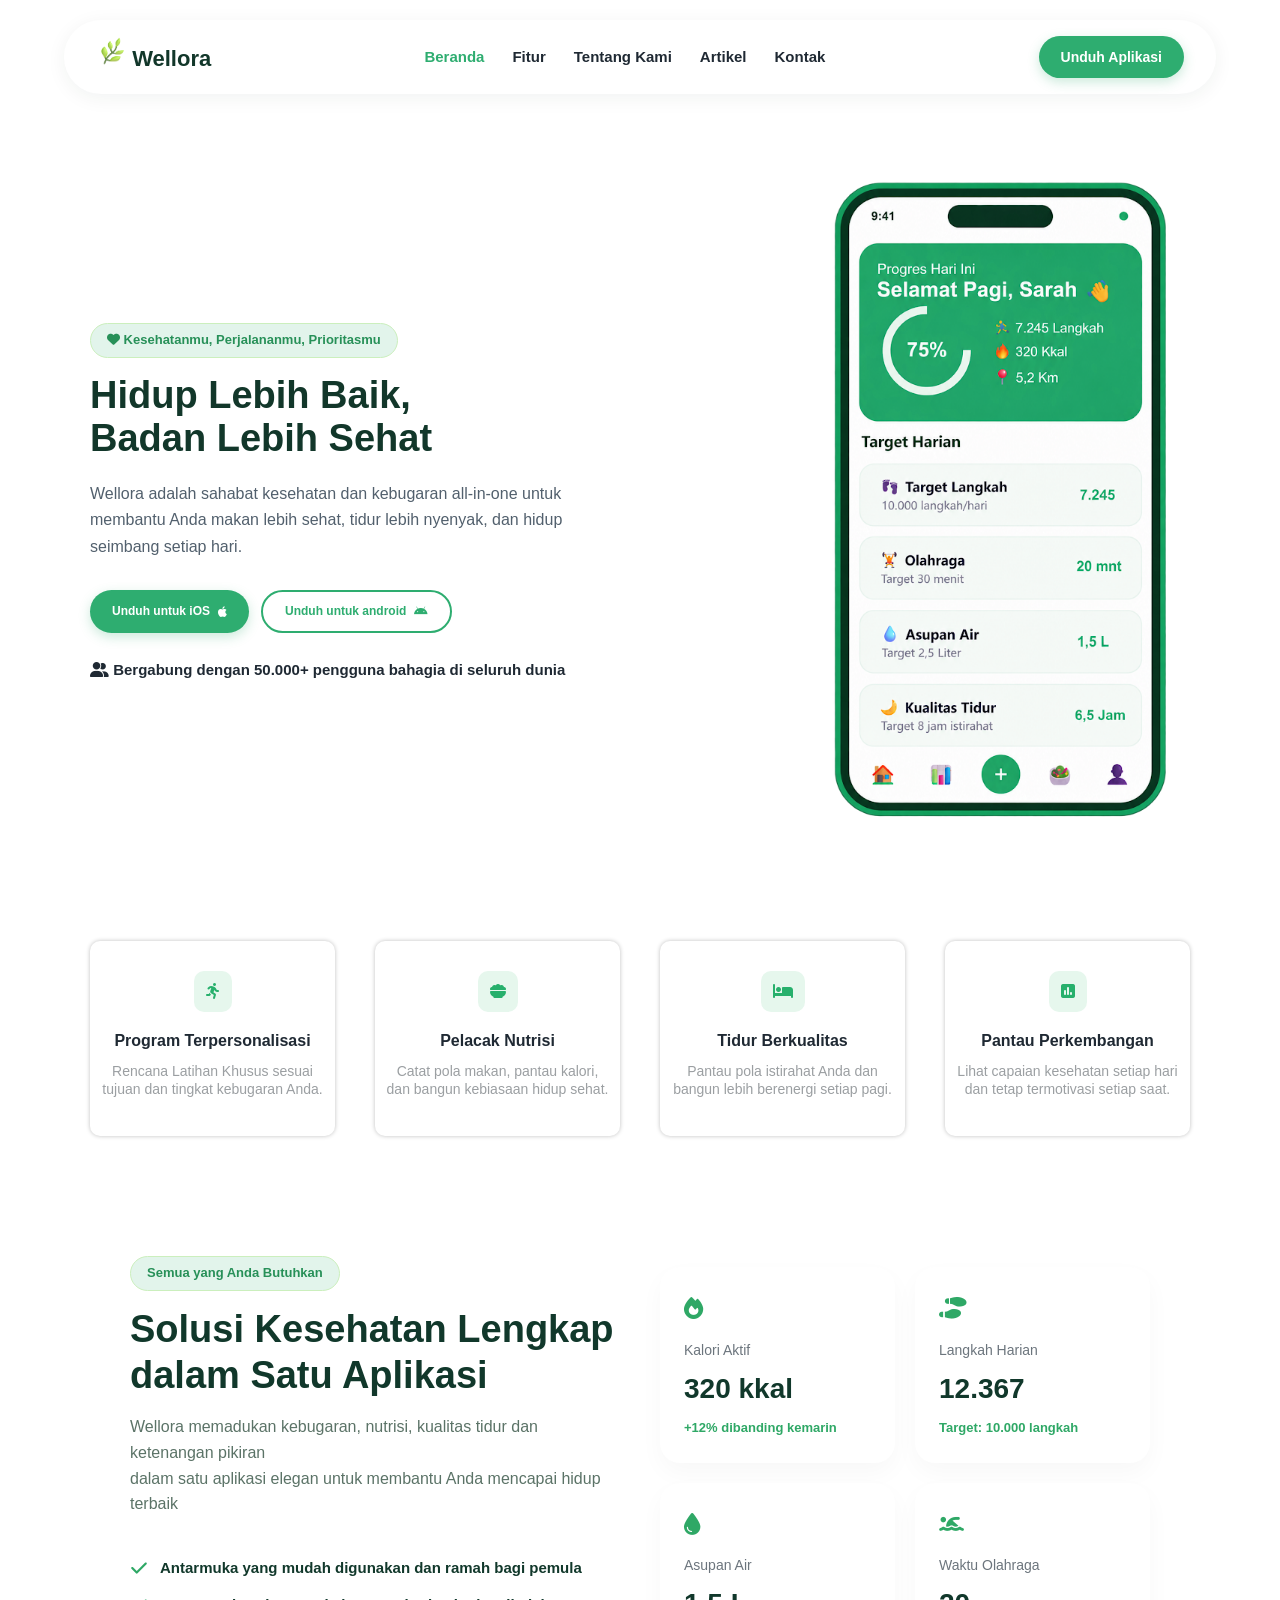
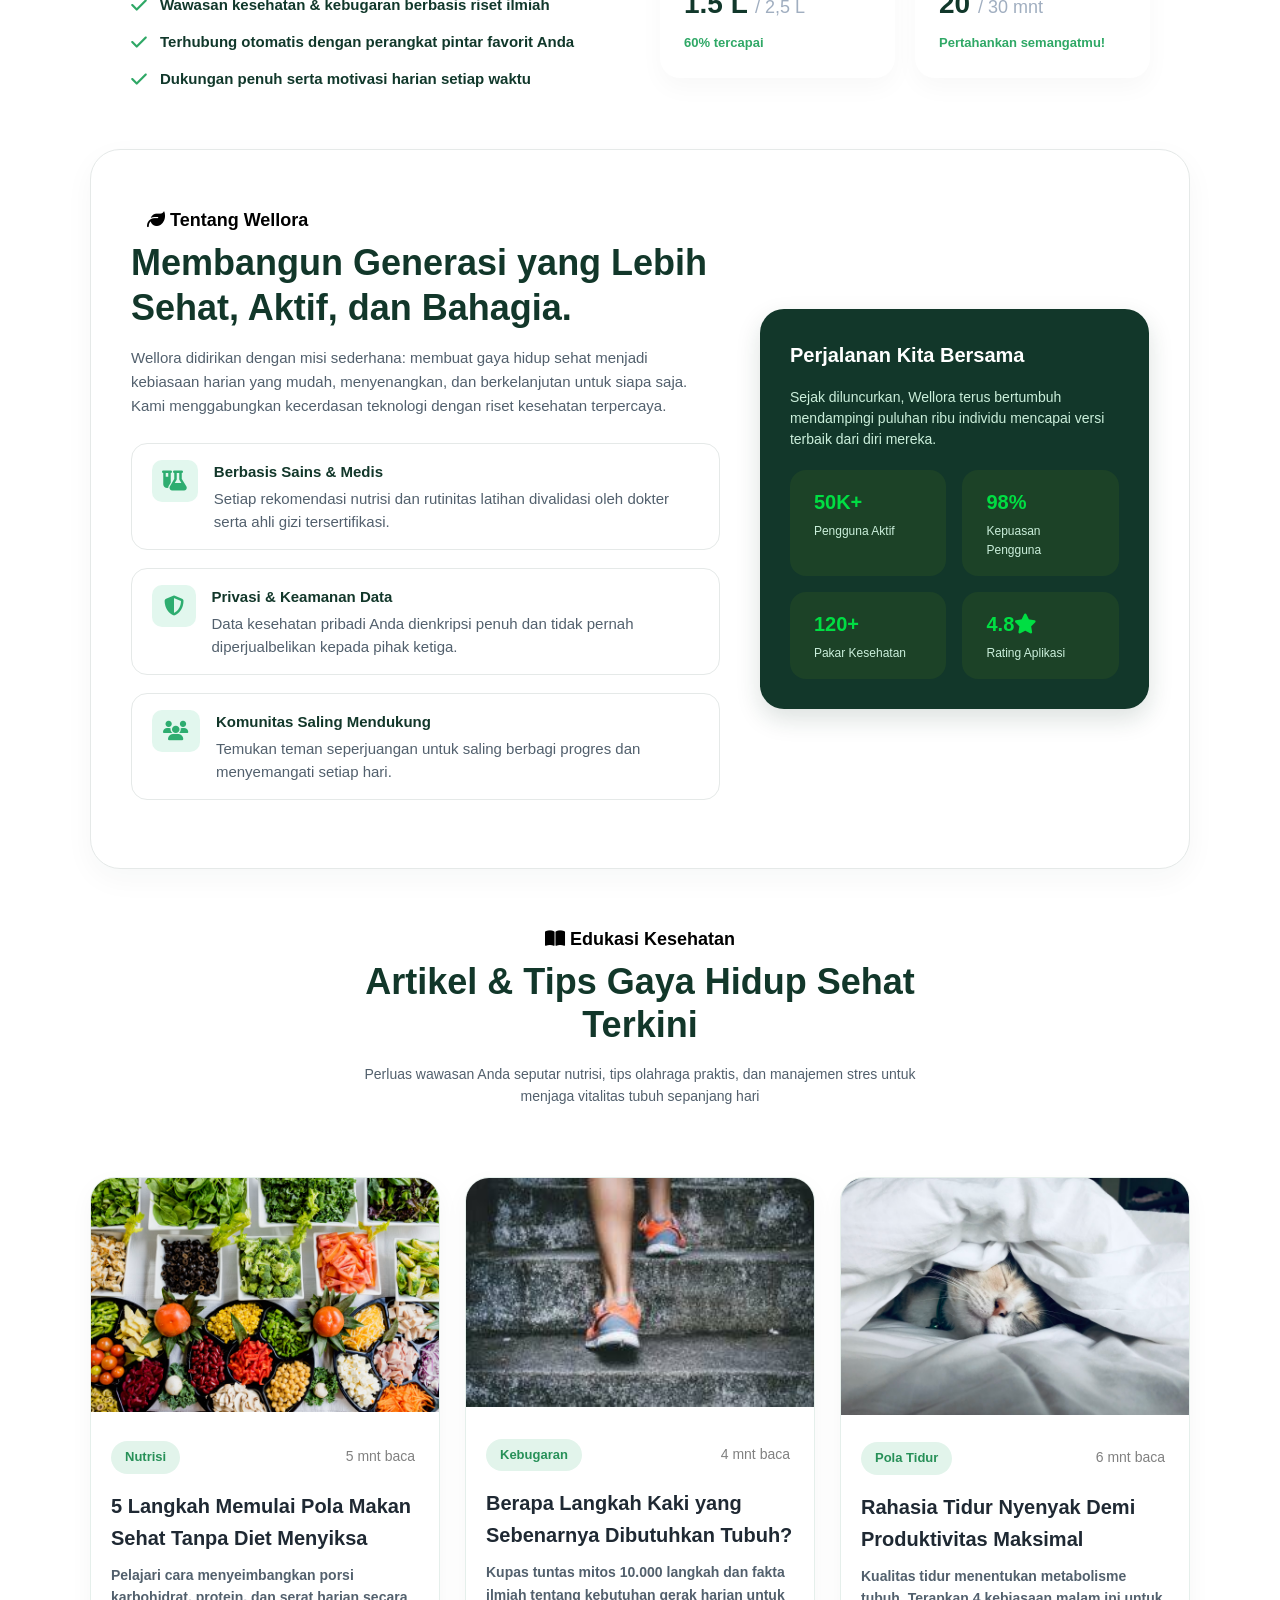
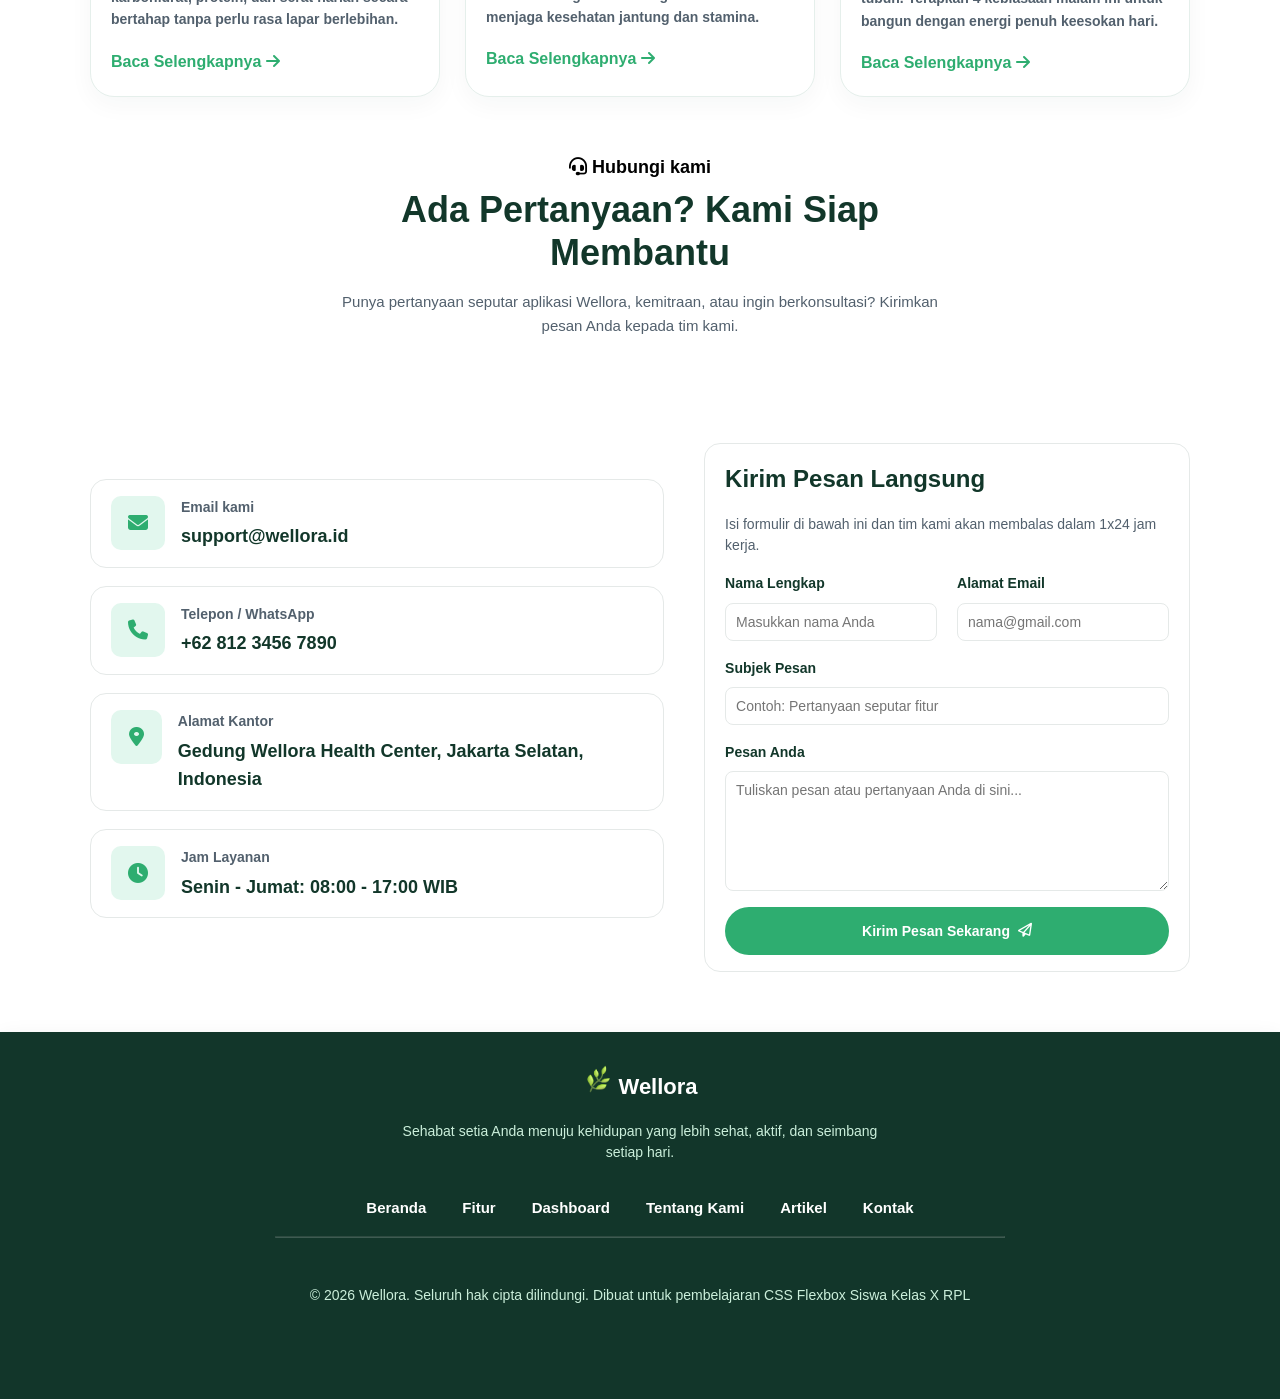
==== commit 11e207b8: "Add artikel section" ====
--- a/index.html
+++ b/index.html
@@ -4,7 +4,8 @@
         <meta charset="UTF-8">
         <meta http-equiv="X-UA-Compatible" content="IE=edge">
         <meta name="viewport" content="width=device-width, initial-scale=1.0">
-        <title>Wellora</title>
+        <title icon >Wellora</title>
+        <link rel="icon" href="aset/logo wellora.png" type="image/x-icon">
         <link rel="stylesheet" href="style.css">
           <!-- Font Awesome Icon Library -->
         <link rel="stylesheet" href="https://cdnjs.cloudflare.com/ajax/libs/font-awesome/6.7.2/css/all.min.css" />
@@ -184,16 +185,18 @@
          <section class="artikel" id="artikel">
             <div class="edukasi">
                 <span class="badge-artikel"><i class="fa-solid fa-book-open"></i> Edukasi Kesehatan</span>
-                <h1 class="artikel-title">Artikel & Tips Gaya Hidup Sehat Terkini</h1>
+                <h1 class="artikel-title">Artikel & Tips Gaya Hidup Sehat <br>Terkini</h1>
                 <p class="artikel-desc">Perluas wawasan Anda seputar nutrisi, tips olahraga praktis, dan manajemen stres untuk menjaga vitalitas tubuh sepanjang hari</p>
             </div>
             <div class="artikel-card-container">
                 <!-- Card 1 -->
                 <div class="artikel-card">
-                    <img src="https://placeholder.com" alt="Nutrisi" class="card-image">
+                    <div class="artikel-image">
+                        <img src="aset/Nutrisi.avif" alt="Nutrisi" class="card-image" width="350">
+                    </div>
                     <div class="artikel-card-body">
                         <div class="artikel-card-meta">
-                            <span class="category nutrisi">Nutrisi</span>
+                            <span class="artikel-tag">Nutrisi</span>
                             <span class="reading-time">5 mnt baca</span>
                         </div>
                         <h3 class="artikel-card-title">5 Langkah Memulai Pola Makan Sehat Tanpa Diet Menyiksa</h3>
@@ -203,10 +206,12 @@
                 </div>
                 <!-- Card 2 -->
                 <div class="artikel-card">
-                    <img src="https://placeholder.com" alt="Kebugaran" class="card-image">
+                    <div class="artikel-image">
+                        <img src="aset/Kebugaran.jfif" alt="Kebugaran" class="card-image" width="350">
+                    </div>
                     <div class="artikel-card-body">
                         <div class="artikel-card-meta">
-                            <span class="category kebugaran">Kebugaran</span>
+                            <span class="artikel-tag">Kebugaran</span>
                             <span class="reading-time">4 mnt baca</span>
                         </div>
                         <h3 class="artikel-card-title">Berapa Langkah Kaki yang Sebenarnya Dibutuhkan Tubuh?</h3>
@@ -216,10 +221,12 @@
                 </div>
                 <!-- Card 3 -->
                 <div class="artikel-card">
-                    <img src="https://placeholder.com" alt="Pola Tidur" class="card-image">
+                    <div class="artikel-image">
+                        <img src="aset/Pola Tidur.avif" alt="Pola Tidur" class="card-image" width="350">
+                    </div>
                     <div class="artikel-card-body">
                         <div class="artikel-card-meta">
-                            <span class="category tidur">Pola Tidur</span>
+                            <span class="artikel-tag">Pola Tidur</span>
                             <span class="reading-time">6 mnt baca</span>
                         </div>
                         <h3 class="artikel-card-title">Rahasia Tidur Nyenyak Demi Produktivitas Maksimal</h3>
--- a/style.css
+++ b/style.css
@@ -371,9 +371,6 @@
     color: var(--text-description-color);
     line-height: 1.5;
 }
-.about-kanan {
-
-}
 .box-about-kanan {
     background-color: var(--hijau-gelap-color);
     color: white;
@@ -414,6 +411,118 @@
 .card-item-desc {
     font-size: 12px;
     color: #CBEFDB;
+}
+.badge-artikel {
+    display: inline-block;
+    color: black;
+    padding: 6px 16px;
+    font-size: 18px;
+    font-weight: 600;
+}
+.edukasi { 
+  display: flex; 
+  justify-content: center; 
+  align-items: center; 
+  padding: 50px 40px; 
+  flex-direction: column; 
+  text-align: center;
+}
+.artikel-title { 
+  display: flex; 
+  font-size: 36px; 
+  color: var(--hijau-gelap-color); 
+  font-weight: 800; 
+  line-height: 1.2; 
+  margin-bottom: 16px; 
+  align-items: center; 
+  justify-content: center;
+}
+.artikel-desc { 
+  font-size: 14px; 
+  color: var(--text-description-color); 
+  line-height: 1.6; 
+  margin-bottom: 25px; 
+  max-width: 600px;
+  margin: 0 auto;
+}
+.artikel-card-container {
+    width: 100%;
+    margin-top: 20px;
+    display: grid;
+    gap: 25px;
+    justify-content: center;
+    grid-template-columns: repeat(3, 350px);
+}
+.artikel-card {
+    background-color: white;
+    border-radius: 24px;
+    display: flex;
+    flex-wrap: wrap;
+    overflow: hidden;
+    border: 1px solid #E5EFEB;
+    box-shadow: 0 8px 24px rgba(18, 55, 42, 0.04);
+    transition: transform 0.2s ease, box-shadow 0.2s ease
+}
+.artikel-card:hover {
+    transform: translateY(-5px);
+    box-shadow: 0 14px 30px rgba(18, 55, 42, 0.08);
+}
+.artikel-card-body {
+    margin: 20px;
+}
+.artikel-card-title {
+    font-size: 20px;
+    font-weight: 700;
+    margin-bottom: 10px;
+}
+.artikel-image {
+    padding: 0;
+    margin: 0;
+}
+.card-image {
+    object-fit: cover;
+    transition: transform 0.3s ease
+}
+.card-image:hover {
+    transform: scale(1.06)
+}
+.artikel-card-meta {
+    display: flex;
+    justify-content: space-between;
+}
+.artikel-tag {
+    display: inline-block;
+    background-color: #e2f4eb;
+    color: #279058;
+    padding: 6px 14px;
+    border-radius: 50px;
+    font-size: 13px;
+    font-weight: 600;
+    margin-bottom: 16px;
+}
+.reading-time {
+    font-size: 14px;
+    color: gray;
+    padding: 4px;
+}
+.artikel-card-description {
+    font-size: 14px;
+    font-weight: 600;
+    margin-bottom: 18px;
+    color: var(--text-description-color)
+}
+.artikel-card-link {
+    color: var(--hijau-color);
+    text-decoration: none;
+    font-size: 16px;
+    font-weight: 700;
+}
+.badge-about {
+    display: inline-block;
+    color: black;
+    padding: 6px 16px;
+    font-size: 18px;
+    font-weight: 600;
 }
 .hubungi-kami {
     padding: 50px 40px;
